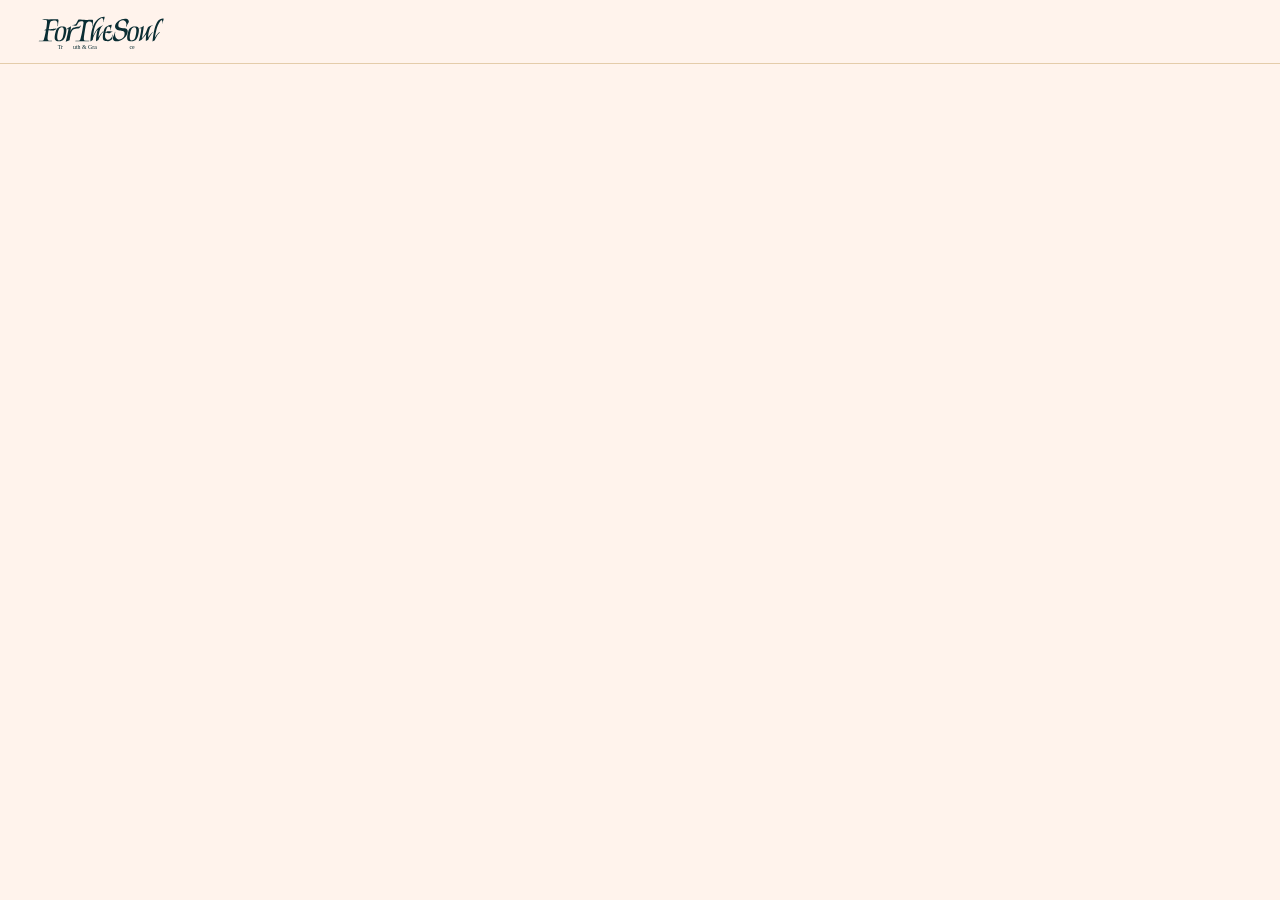
==== src/index.html @ d9248bcd "Add full homepage mockup, design system, and assets - mockup-a.html: complete single-page homepage (" ====
<!DOCTYPE html>
<html lang="en">
<head>
    <meta charset="UTF-8">
    <meta name="viewport" content="width=device-width, initial-scale=1.0">
    <title>For The Soul</title>
    <link rel="preconnect" href="https://fonts.googleapis.com">
    <link rel="preconnect" href="https://fonts.gstatic.com" crossorigin>
    <link href="https://fonts.googleapis.com/css2?family=Gloock&family=Jost:wght@400;500&display=swap" rel="stylesheet">
    <style>
        /* === DESIGN TOKENS === */
        :root {
            --color-jet-black:     #0a2d33;
            --color-sky-blue:      #86c5d6;
            --color-sky-blue-dark: #77a5af;
            --color-pale-oak:      #e4ccaa;
            --color-seashell:      #fff3ec;
            --color-pure-white:    #ffffff;
            --color-status-green:  #4b5b34;
            --color-amber:         #d38c24;

            --color-jet-black-80:  rgba(10, 45, 51, 0.8);
            --color-pale-oak-80:   rgba(228, 204, 170, 0.8);
            --color-seashell-80:   rgba(255, 243, 236, 0.8);

            --color-bg:            var(--color-jet-black);
            --color-bg-inverse:    var(--color-seashell);
            --color-bg-alt:        var(--color-jet-black-80);

            --color-text:          var(--color-seashell);
            --color-text-inverse:  var(--color-jet-black);
            --color-text-muted:    var(--color-seashell-80);

            --color-accent:        var(--color-sky-blue);
            --color-accent-hover:  var(--color-sky-blue-dark);
            --color-highlight:     var(--color-amber);
            --color-border:        rgba(255, 243, 236, 0.2);
            --color-border-subtle: rgba(255, 243, 236, 0.1);

            --color-status-success: var(--color-status-green);
            --color-bg-hover:       var(--color-jet-black-80);

            --font-heading: "Gloock", serif;
            --font-body:    "Jost", sans-serif;

            --radius-sm: 4px;
            --radius-md: 8px;
            --radius-lg: 12px;

            --shadow-sm: 0 2px 4px rgba(0, 0, 0, 0.3);
        }

        @media (prefers-color-scheme: light) {
            :root {
                --color-bg:            var(--color-seashell);
                --color-bg-inverse:    var(--color-jet-black);
                --color-bg-alt:        var(--color-pale-oak);

                --color-text:          var(--color-jet-black);
                --color-text-inverse:  var(--color-seashell);
                --color-text-muted:    var(--color-jet-black-80);

                --color-border:        var(--color-pale-oak);
                --color-border-subtle: color-mix(in srgb, var(--color-pale-oak) 50%, transparent);

                --color-bg-hover:      var(--color-pale-oak-80);
            }
        }

        /* === BASE RESET === */
        *, *::before, *::after { box-sizing: border-box; margin: 0; padding: 0; }

        body {
            background-color: var(--color-bg);
            color: var(--color-text);
            font-family: var(--font-body);
            font-size: 1.125rem;
            line-height: 1.6;
        }

        /* === HEADER === */
        .site-header {
            position: fixed;
            top: 0; left: 0; right: 0;
            display: flex;
            align-items: center;
            justify-content: space-between;
            padding: 0 2rem;
            height: 64px;
            background: var(--color-bg);
            border-bottom: 1px solid var(--color-border);
            z-index: 100;
        }

        .site-header .logo img {
            height: 44px;
            width: auto;
            display: block;
        }
    </style>
</head>
<body>

    <header class="site-header">
        <a href="/" class="logo">
            <picture>
                <source srcset="assets/Logo%20-%20Jet%20Black%20Text%20Transparent.svg" media="(prefers-color-scheme: light)">
                <img src="assets/Logo%20-%20White%20Text%20Transparent.svg" alt="For The Soul">
            </picture>
        </a>
    </header>

</body>
</html>
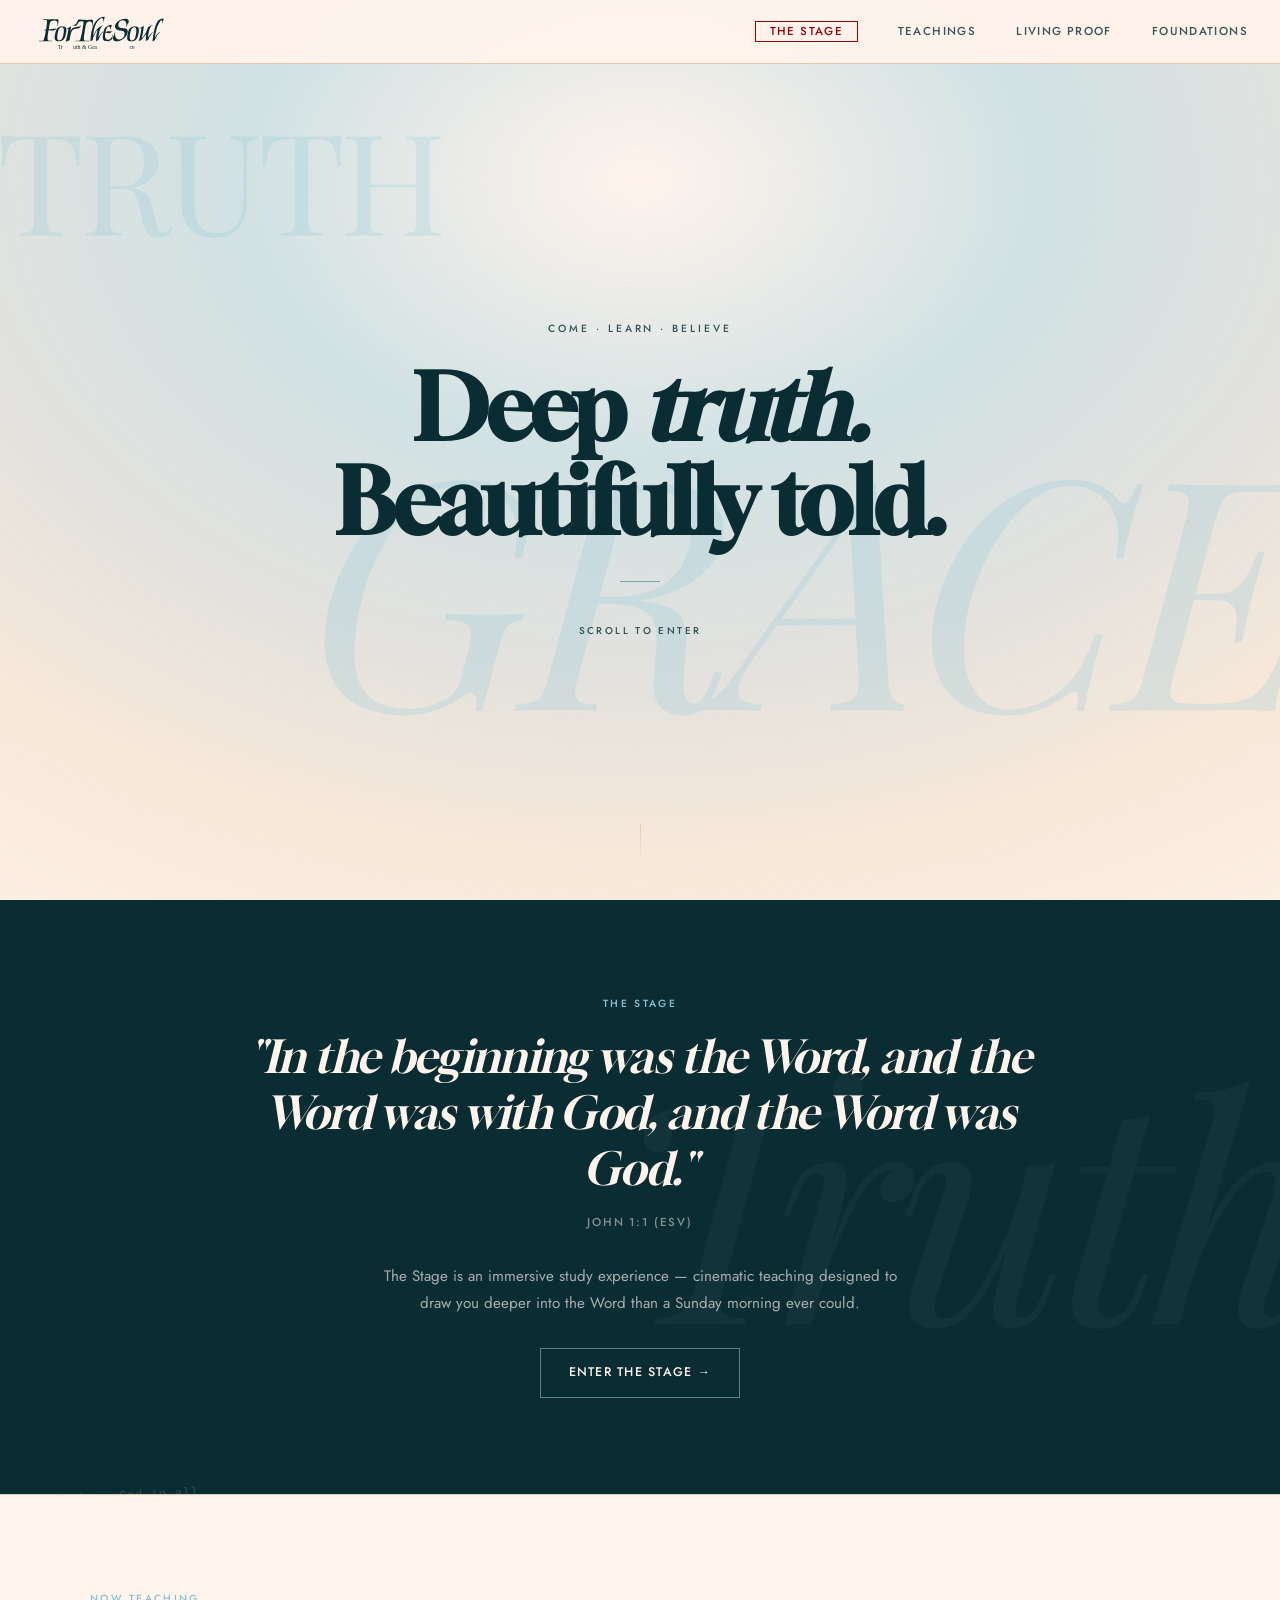
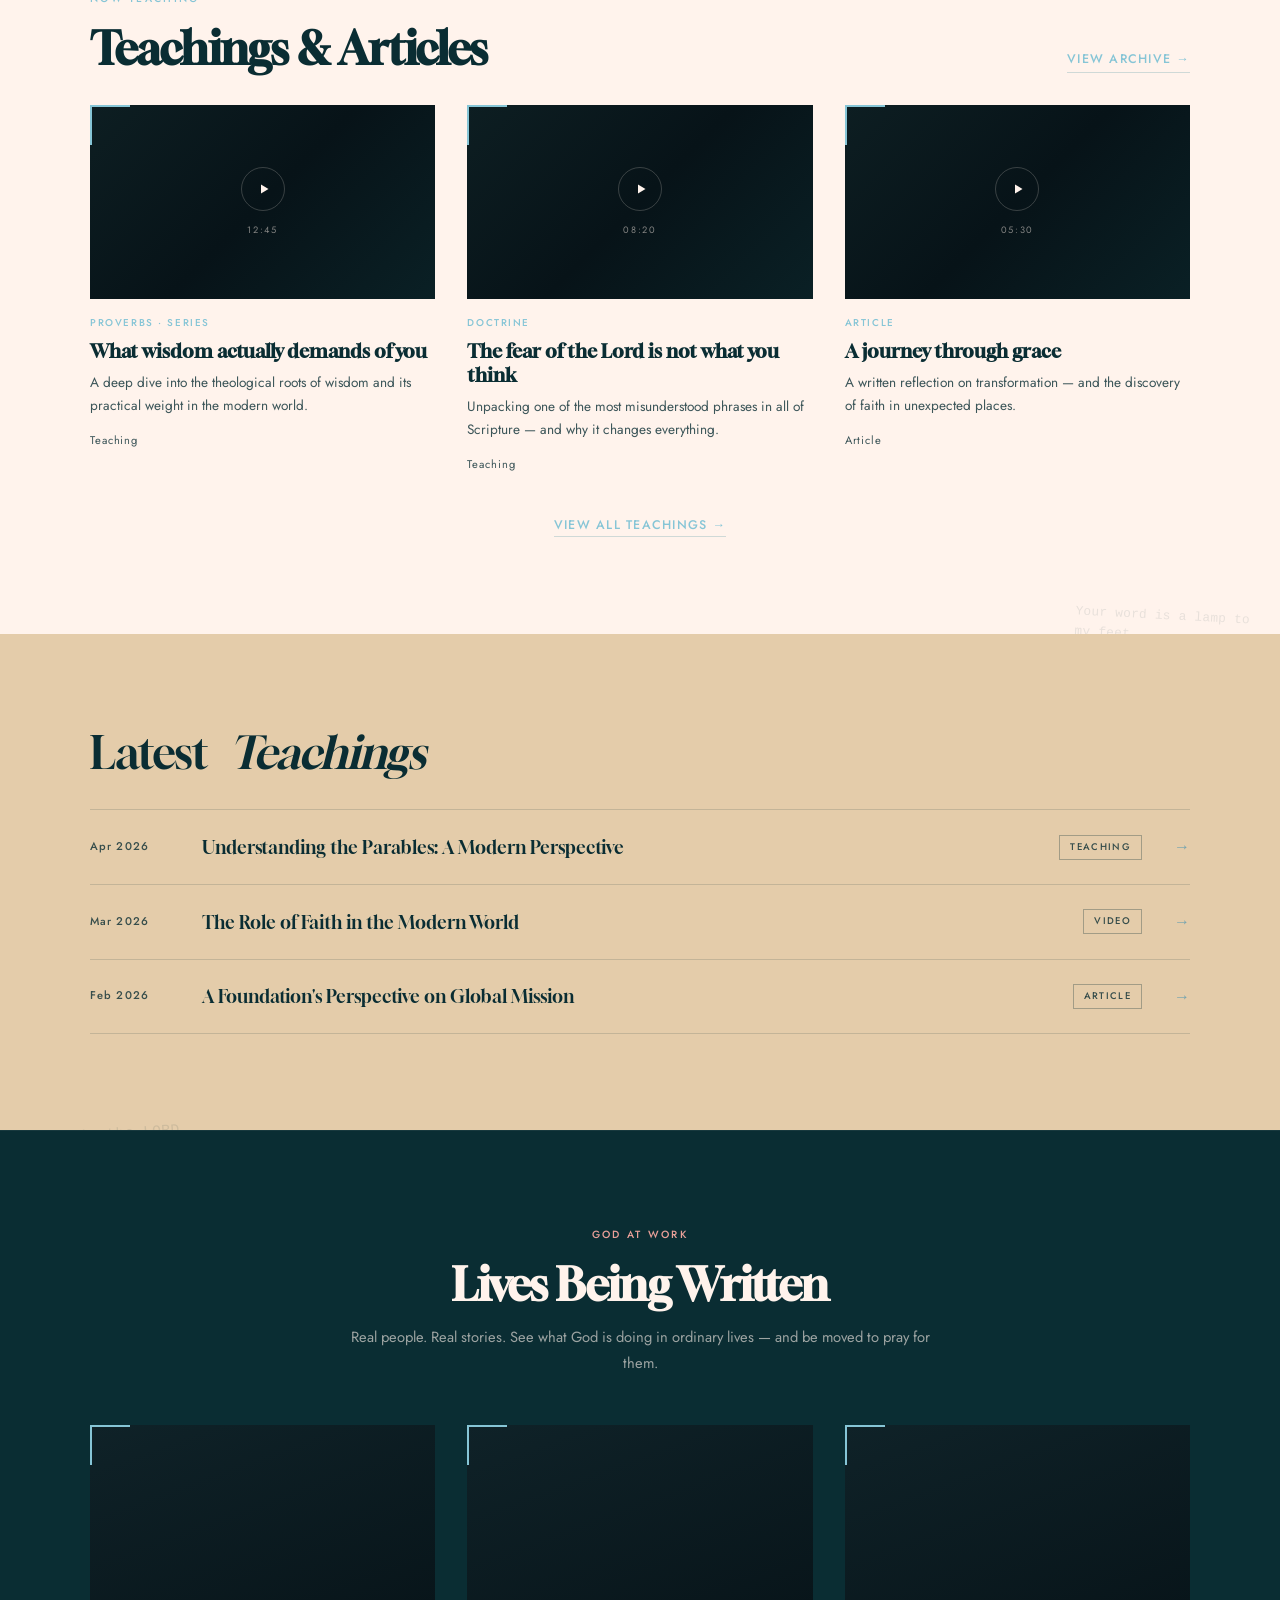
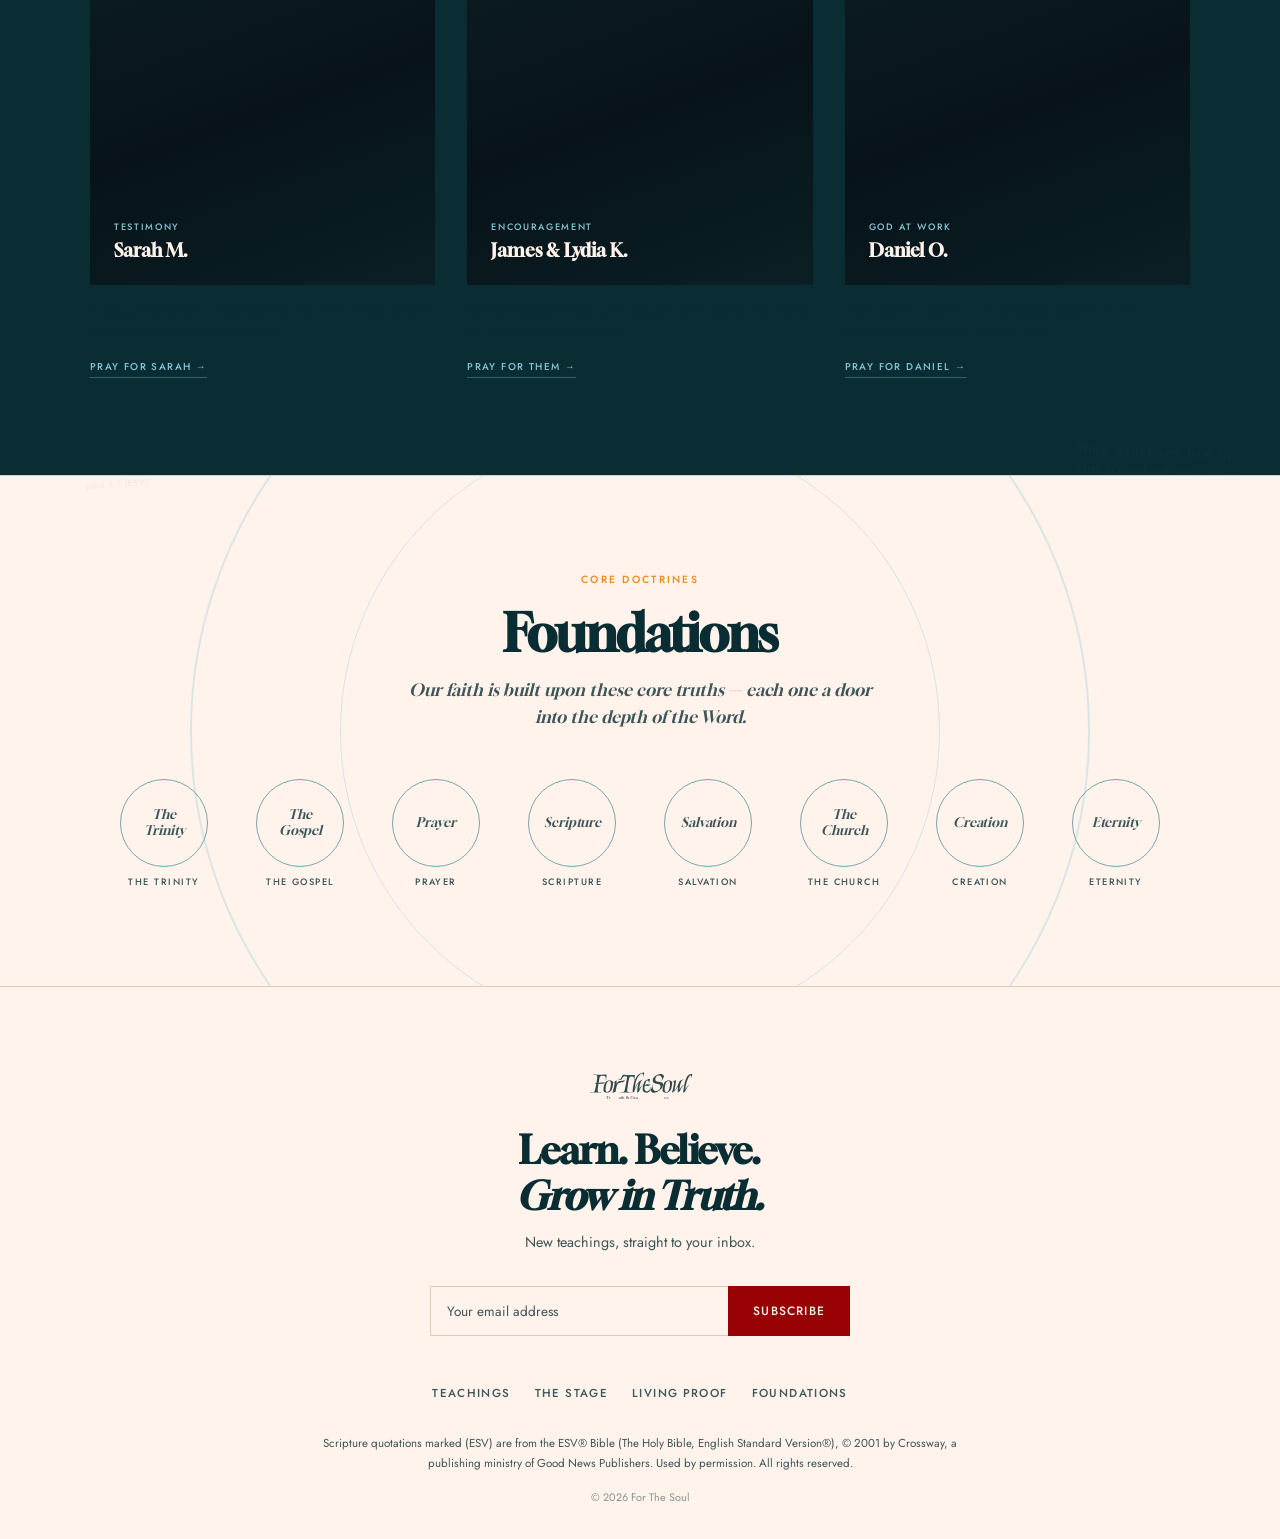
==== commit 23925b51: "Build full homepage — all sections, mobile-ready, favicon, robots.txt Complete src/index.html with a" ====
--- a/src/index.html
+++ b/src/index.html
@@ -4,9 +4,10 @@
     <meta charset="UTF-8">
     <meta name="viewport" content="width=device-width, initial-scale=1.0">
     <title>For The Soul</title>
+    <link rel="icon" type="image/svg+xml" href="favicon.svg">
     <link rel="preconnect" href="https://fonts.googleapis.com">
     <link rel="preconnect" href="https://fonts.gstatic.com" crossorigin>
-    <link href="https://fonts.googleapis.com/css2?family=Gloock&family=Jost:wght@400;500&display=swap" rel="stylesheet">
+    <link href="https://fonts.googleapis.com/css2?family=Gloock:ital@0;1&family=Jost:wght@400;500&family=Playfair+Display:ital,wght@1,400&display=swap" rel="stylesheet">
     <style>
         /* === DESIGN TOKENS === */
         :root {
@@ -16,7 +17,10 @@
             --color-pale-oak:      #e4ccaa;
             --color-seashell:      #fff3ec;
             --color-pure-white:    #ffffff;
-            --color-status-green:  #4b5b34;
+            --color-olive-leaf:    #4b5b34;
+            --color-powder-blush:  #eaa099;
+            --color-oxblood:       #980204;
+            --color-amber-earth:   #ea8914;
             --color-amber:         #d38c24;
 
             --color-jet-black-80:  rgba(10, 45, 51, 0.8);
@@ -37,17 +41,34 @@
             --color-border:        rgba(255, 243, 236, 0.2);
             --color-border-subtle: rgba(255, 243, 236, 0.1);
 
-            --color-status-success: var(--color-status-green);
-            --color-bg-hover:       var(--color-jet-black-80);
-
-            --font-heading: "Gloock", serif;
-            --font-body:    "Jost", sans-serif;
+            --color-bg-hover:      var(--color-jet-black-80);
+
+            --font-heading:  "Gloock", serif;
+            --font-playfair: "Playfair Display", serif;
+            --font-body:     "Jost", sans-serif;
 
             --radius-sm: 4px;
             --radius-md: 8px;
             --radius-lg: 12px;
 
             --shadow-sm: 0 2px 4px rgba(0, 0, 0, 0.3);
+
+            /* === SPACING SCALE === */
+            --space-1:  4px;
+            --space-2:  8px;
+            --space-3:  12px;
+            --space-4:  16px;
+            --space-6:  24px;
+            --space-8:  32px;
+            --space-12: 48px;
+            --space-16: 64px;
+            --space-20: 80px;
+            --space-24: 96px;
+            --space-32: 128px;
+
+            --max-w:           1100px;
+            --transition-fast:   150ms ease;
+            --transition-normal: 300ms ease;
         }
 
         @media (prefers-color-scheme: light) {
@@ -69,6 +90,8 @@
 
         /* === BASE RESET === */
         *, *::before, *::after { box-sizing: border-box; margin: 0; padding: 0; }
+
+        html { scroll-behavior: smooth; }
 
         body {
             background-color: var(--color-bg);
@@ -76,6 +99,128 @@
             font-family: var(--font-body);
             font-size: 1.125rem;
             line-height: 1.6;
+            overflow-x: hidden;
+        }
+
+        a { text-decoration: none; color: inherit; }
+
+        /* === SHARED UTILITIES === */
+        .section-inner {
+            max-width: var(--max-w);
+            margin: 0 auto;
+            position: relative;
+            z-index: 1;
+        }
+
+        .section-label {
+            display: block;
+            font-size: 0.65rem;
+            font-weight: 500;
+            letter-spacing: 0.22em;
+            text-transform: uppercase;
+            color: var(--color-accent);
+            margin-bottom: var(--space-4);
+        }
+
+        .link-cta {
+            font-size: 0.78rem;
+            font-weight: 500;
+            letter-spacing: 0.1em;
+            text-transform: uppercase;
+            color: var(--color-accent);
+            border-bottom: 1px solid rgba(119, 165, 175, 0.35);
+            padding-bottom: 2px;
+            transition: border-color var(--transition-fast);
+        }
+        .link-cta:hover { border-color: var(--color-accent); }
+
+        .btn {
+            display: inline-flex;
+            align-items: center;
+            gap: var(--space-2);
+            font-family: var(--font-body);
+            font-size: 0.78rem;
+            font-weight: 500;
+            letter-spacing: 0.1em;
+            text-transform: uppercase;
+            padding: 0.875rem 1.75rem;
+            border: none;
+            cursor: pointer;
+            transition: background var(--transition-fast), color var(--transition-fast), border-color var(--transition-fast);
+            min-height: 44px;
+        }
+
+        .btn-outline-dark {
+            background: transparent;
+            color: var(--color-seashell);
+            border: 1px solid rgba(255, 243, 236, 0.4);
+        }
+        .btn-outline-dark:hover {
+            background: rgba(255, 243, 236, 0.1);
+            border-color: var(--color-seashell);
+        }
+
+        /* Scroll-reveal */
+        .animate-on-scroll {
+            opacity: 0;
+            transform: translateY(20px);
+            transition: opacity 0.65s ease, transform 0.65s ease;
+        }
+        .animate-on-scroll.in-view {
+            opacity: 1;
+            transform: none;
+        }
+
+        /* === SCRIPTURE WATERMARKS === */
+        .scripture-layer {
+            position: absolute;
+            inset: 0;
+            pointer-events: none;
+            user-select: none;
+            z-index: 0;
+            overflow: hidden;
+        }
+
+        .vref {
+            position: absolute;
+            font-family: "Courier New", Courier, monospace;
+            color: var(--color-jet-black);
+            opacity: 0.09;
+            line-height: 1.55;
+            letter-spacing: 0.02em;
+            transform: rotate(var(--r, -3deg));
+            max-width: 180px;
+        }
+        .vref small {
+            display: block;
+            font-family: var(--font-body);
+            font-size: 0.6em;
+            letter-spacing: 0.06em;
+            margin-top: 0.5em;
+            opacity: 0.7;
+        }
+        .vref.sm { font-size: clamp(0.6rem, 0.85vw, 0.75rem); }
+        .vref.md { font-size: clamp(0.7rem, 1vw, 0.85rem); }
+        .vref.lg { font-size: clamp(0.8rem, 1.15vw, 0.95rem); }
+
+        .vref-boundary {
+            -webkit-background-clip: text;
+            -webkit-text-fill-color: transparent;
+            background-clip: text;
+            opacity: 1;
+            color: transparent;
+        }
+        .vref-boundary.to-light {
+            background-image: linear-gradient(to bottom,
+                rgba(255, 243, 236, 0.15) 50%,
+                rgba(10, 45, 51, 0.10) 50%
+            );
+        }
+        .vref-boundary.oak-to-dark {
+            background-image: linear-gradient(to bottom,
+                rgba(10, 45, 51, 0.10) 50%,
+                rgba(255, 243, 236, 0.15) 50%
+            );
         }
 
         /* === HEADER === */
@@ -85,10 +230,11 @@
             display: flex;
             align-items: center;
             justify-content: space-between;
-            padding: 0 2rem;
-            height: 64px;
-            background: var(--color-bg);
-            border-bottom: 1px solid var(--color-border);
+            padding: 0 var(--space-8);
+            height: var(--space-16);
+            background: rgba(255, 243, 236, 0.97);
+            backdrop-filter: blur(8px);
+            border-bottom: 1px solid var(--color-pale-oak);
             z-index: 100;
         }
 
@@ -97,18 +243,1218 @@
             width: auto;
             display: block;
         }
+
+        .site-header nav {
+            display: flex;
+            align-items: center;
+            gap: 2.5rem;
+            font-size: 0.72rem;
+            font-weight: 500;
+            letter-spacing: 0.12em;
+            text-transform: uppercase;
+            color: var(--color-jet-black-80);
+        }
+
+        .site-header nav a:hover { color: var(--color-jet-black); }
+
+        .site-header nav .nav-stage {
+            color: var(--color-oxblood);
+            border: 1px solid var(--color-oxblood);
+            padding: 0.22rem 0.85rem;
+            letter-spacing: 0.12em;
+            line-height: 1;
+            transition: background var(--transition-fast), color var(--transition-fast);
+        }
+
+        .site-header nav .nav-stage:hover {
+            background: var(--color-oxblood);
+            color: var(--color-seashell);
+        }
+
+        /* Hamburger button */
+        .nav-toggle {
+            display: none;
+            flex-direction: column;
+            justify-content: center;
+            align-items: center;
+            gap: 5px;
+            width: 44px;
+            height: 44px;
+            background: none;
+            border: none;
+            cursor: pointer;
+            padding: 0;
+        }
+
+        .nav-toggle span {
+            display: block;
+            width: 22px;
+            height: 1.5px;
+            background: var(--color-jet-black);
+            transition: transform var(--transition-fast), opacity var(--transition-fast);
+        }
+
+        .nav-toggle[aria-expanded="true"] span:nth-child(1) { transform: translateY(6.5px) rotate(45deg); }
+        .nav-toggle[aria-expanded="true"] span:nth-child(2) { opacity: 0; }
+        .nav-toggle[aria-expanded="true"] span:nth-child(3) { transform: translateY(-6.5px) rotate(-45deg); }
+
+        @media (max-width: 767px) {
+            .site-header { padding: 0 var(--space-4); }
+            .nav-toggle { display: flex; }
+
+            .site-header nav {
+                display: none;
+                position: fixed;
+                top: var(--space-16);
+                left: 0; right: 0;
+                flex-direction: column;
+                align-items: flex-start;
+                gap: 0;
+                background: rgba(255, 243, 236, 0.97);
+                backdrop-filter: blur(8px);
+                border-bottom: 1px solid var(--color-pale-oak);
+                padding: var(--space-2) var(--space-6);
+            }
+
+            .site-header nav.open { display: flex; }
+
+            .site-header nav a {
+                display: flex;
+                align-items: center;
+                width: 100%;
+                padding: var(--space-3) 0;
+                min-height: 44px;
+                border-bottom: 1px solid rgba(228, 204, 170, 0.4);
+            }
+
+            .site-header nav a:last-child { border-bottom: none; }
+
+            .site-header nav .nav-stage {
+                border: none;
+                padding: var(--space-3) 0;
+            }
+        }
+
+        /* === HERO === */
+        .hero {
+            position: relative;
+            min-height: 100vh;
+            display: flex;
+            flex-direction: column;
+            align-items: center;
+            justify-content: center;
+            background: var(--color-seashell);
+            overflow: hidden;
+            padding-top: var(--space-16);
+        }
+
+        .hero-gradient {
+            position: absolute;
+            inset: 0;
+            pointer-events: none;
+            z-index: 0;
+            will-change: transform, opacity;
+            animation: hero-gradient-enter 2s cubic-bezier(0.25, 0.1, 0.25, 1) forwards;
+        }
+
+        .hero-bg-truth {
+            position: absolute;
+            font-family: var(--font-playfair);
+            font-size: clamp(8rem, 11vw, 14rem);
+            line-height: 1;
+            letter-spacing: -0.03em;
+            color: var(--color-sky-blue);
+            opacity: 0.22;
+            user-select: none;
+            pointer-events: none;
+            top: 12%;
+            left: -0.02em;
+            z-index: 0;
+        }
+
+        .hero-bg-grace {
+            position: absolute;
+            font-family: var(--font-playfair);
+            font-style: italic;
+            font-size: clamp(14rem, 25vw, 30rem);
+            line-height: 1;
+            letter-spacing: -0.03em;
+            color: var(--color-sky-blue);
+            opacity: 0.22;
+            user-select: none;
+            pointer-events: none;
+            bottom: 18%;
+            right: -0.08em;
+            z-index: 0;
+        }
+
+        .hero-content {
+            position: relative;
+            z-index: 1;
+            text-align: center;
+            padding: var(--space-8);
+        }
+
+        .hero-eyebrow {
+            font-size: 0.65rem;
+            font-weight: 500;
+            letter-spacing: 0.28em;
+            text-transform: uppercase;
+            color: var(--color-jet-black-80);
+            opacity: 0;
+            animation: fade-in 0.8s ease forwards 0.5s;
+            margin-bottom: var(--space-6);
+        }
+
+        .hero-headline {
+            font-family: var(--font-heading);
+            font-size: clamp(3rem, 7vw, 7.5rem);
+            line-height: 1.05;
+            letter-spacing: -0.025em;
+            color: var(--color-jet-black);
+            opacity: 0;
+            animation: fade-up 1s ease forwards 0.7s;
+        }
+
+        .hero-headline em { font-style: italic; }
+
+        .hero-rule {
+            width: 40px;
+            height: 1px;
+            background: var(--color-sky-blue-dark);
+            margin: var(--space-8) auto;
+            opacity: 0;
+            animation: fade-in 0.8s ease forwards 1.2s;
+        }
+
+        .hero-scroll-label {
+            font-size: 0.62rem;
+            font-weight: 500;
+            letter-spacing: 0.24em;
+            text-transform: uppercase;
+            color: var(--color-jet-black-80);
+            opacity: 0;
+            animation: fade-in 0.8s ease forwards 1.5s;
+        }
+
+        .scroll-arrow {
+            position: absolute;
+            bottom: 2.5rem;
+            left: 50%;
+            transform: translateX(-50%);
+            display: flex;
+            flex-direction: column;
+            align-items: center;
+            opacity: 0;
+            animation: fade-in 1s ease forwards 2s;
+        }
+
+        .arrow-line {
+            width: 1px;
+            height: 36px;
+            background: linear-gradient(to bottom, var(--color-pale-oak), transparent);
+            animation: arrow-pulse 2s ease-in-out infinite 2.5s;
+        }
+
+        @media (max-width: 767px) {
+            .hero-bg-truth { font-size: clamp(5rem, 18vw, 8rem); opacity: 0.15; top: 5%; }
+            .hero-bg-grace { font-size: clamp(8rem, 38vw, 14rem); opacity: 0.15; bottom: 10%; }
+            .hero-content { padding: var(--space-4); }
+        }
+
+        /* === THE STAGE === */
+        .section-invitation {
+            padding: var(--space-24) var(--space-12);
+            background: var(--color-jet-black);
+            color: var(--color-seashell);
+            position: relative;
+            text-align: center;
+            overflow: hidden;
+        }
+
+        .invitation-bg-word {
+            position: absolute;
+            font-family: var(--font-playfair);
+            font-style: italic;
+            font-size: clamp(18vw, 24vw, 32vw);
+            line-height: 1;
+            color: var(--color-seashell);
+            opacity: 0.03;
+            user-select: none;
+            pointer-events: none;
+            right: -0.1em;
+            top: 50%;
+            transform: translateY(-50%);
+            letter-spacing: -0.03em;
+            z-index: 0;
+        }
+
+        .section-invitation .section-label { color: var(--color-sky-blue); }
+
+        .invitation-quote {
+            font-family: var(--font-heading);
+            font-style: italic;
+            font-size: clamp(1.75rem, 3.5vw, 3.25rem);
+            line-height: 1.25;
+            letter-spacing: -0.015em;
+            max-width: 820px;
+            margin: 0 auto var(--space-4);
+            color: var(--color-seashell);
+        }
+
+        .invitation-attribution {
+            font-size: 0.72rem;
+            font-weight: 500;
+            letter-spacing: 0.16em;
+            text-transform: uppercase;
+            color: rgba(255, 243, 236, 0.5);
+            margin-bottom: var(--space-8);
+        }
+
+        .invitation-body {
+            font-size: 0.95rem;
+            color: rgba(255, 243, 236, 0.65);
+            max-width: 520px;
+            margin: 0 auto var(--space-8);
+            line-height: 1.75;
+        }
+
+        @media (max-width: 767px) {
+            .section-invitation { padding: var(--space-16) var(--space-4); }
+            .invitation-quote { font-size: clamp(1.5rem, 5vw, 2rem); }
+        }
+
+        /* === TEACHINGS === */
+        .section-teachings {
+            padding: var(--space-24) var(--space-12);
+            position: relative;
+            border-top: 1px solid var(--color-border);
+        }
+
+        .teachings-header {
+            display: flex;
+            align-items: flex-end;
+            justify-content: space-between;
+            gap: var(--space-4);
+            margin-bottom: var(--space-8);
+        }
+
+        .teachings-header h2 {
+            font-family: var(--font-heading);
+            font-size: clamp(2rem, 3.5vw, 3rem);
+            line-height: 1.1;
+            letter-spacing: -0.02em;
+        }
+
+        .teachings-grid {
+            display: grid;
+            grid-template-columns: repeat(3, 1fr);
+            gap: var(--space-8);
+        }
+
+        .teaching-card {
+            cursor: pointer;
+            transition: transform var(--transition-normal);
+        }
+        .teaching-card:hover { transform: translateY(-4px); }
+
+        .teaching-thumb {
+            width: 100%;
+            aspect-ratio: 16 / 9;
+            background: linear-gradient(135deg, #0d1e22 0%, #071318 50%, #0a2025 100%);
+            position: relative;
+            overflow: hidden;
+            margin-bottom: var(--space-4);
+        }
+
+        .teaching-thumb::before {
+            content: '';
+            position: absolute;
+            top: 0; left: 0;
+            width: 2px; height: 40px;
+            background: var(--color-accent);
+        }
+        .teaching-thumb::after {
+            content: '';
+            position: absolute;
+            top: 0; left: 0;
+            width: 40px; height: 2px;
+            background: var(--color-accent);
+        }
+
+        .play-hint {
+            position: absolute;
+            inset: 0;
+            display: flex;
+            flex-direction: column;
+            align-items: center;
+            justify-content: center;
+            gap: var(--space-3);
+        }
+
+        .play-circle {
+            width: 44px;
+            height: 44px;
+            border: 1px solid rgba(255, 243, 236, 0.2);
+            border-radius: 50%;
+            display: flex;
+            align-items: center;
+            justify-content: center;
+        }
+        .play-circle svg {
+            width: 12px;
+            height: 12px;
+            fill: var(--color-seashell);
+            margin-left: 2px;
+        }
+
+        .play-label {
+            font-size: 0.58rem;
+            letter-spacing: 0.18em;
+            text-transform: uppercase;
+            color: rgba(255, 243, 236, 0.5);
+        }
+
+        .teaching-tag {
+            font-size: 0.62rem;
+            font-weight: 500;
+            letter-spacing: 0.16em;
+            text-transform: uppercase;
+            color: var(--color-accent);
+            margin-bottom: var(--space-2);
+        }
+
+        .teaching-title {
+            font-family: var(--font-heading);
+            font-size: 1.2rem;
+            line-height: 1.25;
+            margin-bottom: var(--space-2);
+        }
+
+        .teaching-desc {
+            font-size: 0.85rem;
+            color: var(--color-text-muted);
+            line-height: 1.65;
+            margin-bottom: var(--space-2);
+        }
+
+        .teaching-meta {
+            font-size: 0.7rem;
+            color: var(--color-text-muted);
+            letter-spacing: 0.08em;
+        }
+
+        .teachings-footer {
+            margin-top: var(--space-8);
+            text-align: center;
+        }
+
+        @media (max-width: 860px) {
+            .teachings-grid { grid-template-columns: repeat(2, 1fr); }
+            .teachings-header { flex-direction: column; align-items: flex-start; }
+        }
+        @media (max-width: 560px) {
+            .teachings-grid { grid-template-columns: 1fr; }
+            .section-teachings { padding: var(--space-16) var(--space-4); }
+        }
+
+        /* === LATEST === */
+        .section-latest {
+            padding: var(--space-24) var(--space-12);
+            background: var(--color-pale-oak);
+            color: var(--color-jet-black);
+            position: relative;
+        }
+
+        .latest-heading {
+            display: flex;
+            align-items: baseline;
+            gap: var(--space-2);
+            margin-bottom: var(--space-8);
+        }
+
+        .latest-heading span,
+        .latest-heading em {
+            font-family: var(--font-heading);
+            font-size: clamp(2rem, 3.5vw, 3rem);
+            line-height: 1;
+            letter-spacing: -0.02em;
+            color: var(--color-jet-black);
+        }
+        .latest-heading em { font-style: italic; }
+
+        .latest-list { border-top: 1px solid rgba(10, 45, 51, 0.15); }
+
+        .latest-row {
+            display: flex;
+            align-items: center;
+            gap: var(--space-8);
+            padding: var(--space-6) 0;
+            border-bottom: 1px solid rgba(10, 45, 51, 0.15);
+            cursor: pointer;
+            transition: padding-left var(--transition-normal);
+        }
+        .latest-row:hover { padding-left: var(--space-2); }
+
+        .latest-date {
+            font-size: 0.7rem;
+            font-weight: 500;
+            letter-spacing: 0.1em;
+            color: var(--color-jet-black-80);
+            white-space: nowrap;
+            min-width: 80px;
+        }
+
+        .latest-title {
+            font-family: var(--font-heading);
+            font-size: 1.15rem;
+            line-height: 1.2;
+            color: var(--color-jet-black);
+            flex: 1;
+        }
+
+        .latest-badge {
+            font-size: 0.6rem;
+            font-weight: 500;
+            letter-spacing: 0.14em;
+            text-transform: uppercase;
+            color: var(--color-jet-black-80);
+            border: 1px solid rgba(10, 45, 51, 0.3);
+            padding: 0.25rem 0.625rem;
+            white-space: nowrap;
+        }
+
+        .latest-arrow {
+            font-size: 1rem;
+            color: var(--color-sky-blue-dark);
+            transition: transform var(--transition-fast);
+        }
+        .latest-row:hover .latest-arrow { transform: translateX(4px); }
+
+        @media (max-width: 767px) {
+            .section-latest { padding: var(--space-16) var(--space-4); }
+            .latest-row { gap: var(--space-4); flex-wrap: wrap; }
+            .latest-date { min-width: auto; }
+            .latest-title { width: 100%; order: -1; }
+        }
+
+        /* === LIVING PROOF === */
+        .section-testimonies {
+            padding: var(--space-24) var(--space-12);
+            background: var(--color-jet-black);
+            color: var(--color-seashell);
+            position: relative;
+            border-top: 1px solid rgba(255, 243, 236, 0.06);
+        }
+
+        .section-testimonies .section-label { color: var(--color-powder-blush); }
+        .section-testimonies .vref { color: var(--color-seashell); opacity: 0.13; }
+
+        .testimonies-header {
+            max-width: 580px;
+            margin: 0 auto var(--space-12);
+            text-align: center;
+        }
+
+        .testimonies-header h2 {
+            font-family: var(--font-heading);
+            font-size: clamp(2rem, 3.5vw, 3rem);
+            line-height: 1.1;
+            letter-spacing: -0.02em;
+            color: var(--color-seashell);
+            margin-bottom: var(--space-4);
+        }
+
+        .testimonies-header p {
+            font-size: 0.92rem;
+            color: rgba(255, 243, 236, 0.6);
+            line-height: 1.75;
+        }
+
+        .testimonies-grid {
+            display: grid;
+            grid-template-columns: repeat(3, 1fr);
+            gap: var(--space-8);
+        }
+
+        .testimony-card {
+            cursor: pointer;
+            transition: transform 0.25s ease;
+        }
+        .testimony-card:hover { transform: translateY(-6px); }
+
+        .testimony-thumb {
+            width: 100%;
+            aspect-ratio: 3 / 4;
+            background: linear-gradient(160deg, #0f2228 0%, #071318 60%, #0a1f25 100%);
+            position: relative;
+            overflow: hidden;
+            margin-bottom: var(--space-4);
+        }
+
+        .testimony-thumb::before {
+            content: '';
+            position: absolute;
+            top: 0; left: 0;
+            width: 2px; height: 40px;
+            background: var(--color-sky-blue);
+        }
+        .testimony-thumb::after {
+            content: '';
+            position: absolute;
+            top: 0; left: 0;
+            width: 40px; height: 2px;
+            background: var(--color-sky-blue);
+        }
+
+        .testimony-inner {
+            position: absolute;
+            bottom: 1.5rem;
+            left: 1.5rem;
+            right: 1.5rem;
+        }
+
+        .testimony-tag {
+            font-size: 0.58rem;
+            font-weight: 500;
+            letter-spacing: 0.18em;
+            text-transform: uppercase;
+            color: var(--color-sky-blue);
+            margin-bottom: var(--space-1);
+        }
+
+        .testimony-name {
+            font-family: var(--font-heading);
+            font-size: 1.15rem;
+            line-height: 1.2;
+            color: var(--color-seashell);
+        }
+
+        .testimony-meta {
+            font-size: 0.78rem;
+            color: var(--color-text-muted);
+            line-height: 1.65;
+            margin-bottom: var(--space-2);
+        }
+
+        .testimony-pray {
+            font-size: 0.62rem;
+            font-weight: 500;
+            letter-spacing: 0.14em;
+            text-transform: uppercase;
+            color: var(--color-sky-blue);
+            border-bottom: 1px solid rgba(134, 197, 214, 0.35);
+            padding-bottom: 2px;
+            display: inline-block;
+            transition: border-color var(--transition-fast);
+        }
+        .testimony-card:hover .testimony-pray { border-color: var(--color-sky-blue); }
+
+        @media (max-width: 760px) {
+            .testimonies-grid { grid-template-columns: 1fr; max-width: 360px; margin: 0 auto; }
+            .section-testimonies { padding: var(--space-16) var(--space-4); }
+        }
+
+        /* === FOUNDATIONS === */
+        .section-foundations {
+            padding: var(--space-24) var(--space-12);
+            position: relative;
+            overflow: hidden;
+            border-top: 1px solid var(--color-border);
+            text-align: center;
+        }
+
+        /* Decorative concentric rings */
+        .section-foundations::before,
+        .section-foundations::after {
+            content: '';
+            position: absolute;
+            border-radius: 50%;
+            pointer-events: none;
+            z-index: 0;
+        }
+        .section-foundations::before {
+            width: 600px; height: 600px;
+            top: 50%; left: 50%;
+            transform: translate(-50%, -50%);
+            border: 1px solid var(--color-sky-blue);
+            opacity: 0.35;
+        }
+        .section-foundations::after {
+            width: 900px; height: 900px;
+            top: 50%; left: 50%;
+            transform: translate(-50%, -50%);
+            border: 2px solid var(--color-sky-blue);
+            opacity: 0.30;
+        }
+
+        .section-foundations .section-label { color: var(--color-amber-earth); }
+
+        .foundations-header {
+            margin-bottom: var(--space-12);
+        }
+
+        .foundations-header h2 {
+            font-family: var(--font-heading);
+            font-size: clamp(2.25rem, 4vw, 3.5rem);
+            line-height: 1.1;
+            letter-spacing: -0.02em;
+            margin-bottom: var(--space-4);
+        }
+
+        .foundations-quote {
+            font-family: var(--font-heading);
+            font-style: italic;
+            font-size: 1.05rem;
+            color: var(--color-text-muted);
+            max-width: 480px;
+            margin: 0 auto;
+            line-height: 1.6;
+        }
+
+        /* Single unwrapped row on desktop */
+        .topics-grid {
+            display: flex;
+            flex-wrap: nowrap;
+            justify-content: center;
+            gap: var(--space-12);
+            position: relative;
+            z-index: 1;
+        }
+
+        .topic-item {
+            display: flex;
+            flex-direction: column;
+            align-items: center;
+            gap: var(--space-2);
+            cursor: pointer;
+        }
+
+        .topic-circle {
+            width: 88px;
+            height: 88px;
+            border-radius: 50%;
+            border: 1px solid var(--color-sky-blue-dark);
+            background: transparent;
+            display: flex;
+            align-items: center;
+            justify-content: center;
+            transition: border-color var(--transition-normal), background var(--transition-normal), transform var(--transition-normal);
+        }
+
+        .topic-item:hover .topic-circle {
+            border-color: var(--color-sky-blue);
+            background: rgba(134, 197, 214, 0.08);
+            transform: translateY(-4px);
+        }
+
+        .topic-circle span {
+            font-family: var(--font-heading);
+            font-style: italic;
+            font-size: 0.82rem;
+            color: var(--color-text-muted);
+            text-align: center;
+            line-height: 1.2;
+            padding: 0 var(--space-2);
+            transition: color var(--transition-normal);
+        }
+
+        .topic-item:hover .topic-circle span { color: var(--color-text); }
+
+        .topic-label {
+            font-size: 0.58rem;
+            font-weight: 500;
+            letter-spacing: 0.16em;
+            text-transform: uppercase;
+            color: var(--color-text-muted);
+            transition: color var(--transition-normal);
+        }
+
+        .topic-item:hover .topic-label { color: var(--color-text); }
+
+        /* Mobile: 4-column grid, smaller circles */
+        @media (max-width: 767px) {
+            .section-foundations { padding: var(--space-16) var(--space-4); }
+            .topics-grid {
+                display: grid;
+                grid-template-columns: repeat(4, 1fr);
+                gap: var(--space-4) var(--space-2);
+                flex-wrap: unset;
+            }
+            .topic-circle { width: 72px; height: 72px; }
+            .topic-circle span { font-size: 0.7rem; }
+        }
+
+        @media (max-width: 380px) {
+            .topics-grid { grid-template-columns: repeat(4, 1fr); gap: var(--space-2); }
+            .topic-circle { width: 64px; height: 64px; }
+        }
+
+        /* === FOOTER === */
+        .site-footer {
+            padding: var(--space-20) var(--space-8) var(--space-8);
+            border-top: 1px solid var(--color-border);
+            text-align: center;
+        }
+
+        .footer-logo {
+            margin: 0 auto var(--space-6);
+            display: block;
+        }
+        .footer-logo img {
+            height: 36px;
+            width: auto;
+            margin: 0 auto;
+            display: block;
+            opacity: 0.85;
+        }
+
+        .footer-headline {
+            font-family: var(--font-heading);
+            font-size: clamp(1.5rem, 3vw, 2.5rem);
+            line-height: 1.2;
+            letter-spacing: -0.02em;
+            margin-bottom: var(--space-3);
+        }
+        .footer-headline em { font-style: italic; }
+
+        .footer-sub {
+            font-size: 0.9rem;
+            color: var(--color-text-muted);
+            margin-bottom: var(--space-8);
+        }
+
+        .subscribe-row {
+            display: flex;
+            justify-content: center;
+            max-width: 420px;
+            margin: 0 auto var(--space-12);
+        }
+
+        .subscribe-input {
+            flex: 1;
+            padding: 0.875rem var(--space-4);
+            font-family: var(--font-body);
+            font-size: 0.85rem;
+            background: transparent;
+            border: 1px solid var(--color-border);
+            border-right: none;
+            color: var(--color-text);
+            outline: none;
+            min-height: 44px;
+        }
+        .subscribe-input::placeholder { color: var(--color-text-muted); }
+        .subscribe-input:focus { border-color: var(--color-accent); }
+
+        .subscribe-btn {
+            padding: 0.875rem 1.5rem;
+            font-family: var(--font-body);
+            font-size: 0.75rem;
+            font-weight: 500;
+            letter-spacing: 0.1em;
+            text-transform: uppercase;
+            background: var(--color-oxblood);
+            color: var(--color-seashell);
+            border: 1px solid var(--color-oxblood);
+            cursor: pointer;
+            min-height: 44px;
+            transition: background var(--transition-fast), border-color var(--transition-fast);
+        }
+        .subscribe-btn:hover { background: #7a0103; border-color: #7a0103; }
+
+        .footer-nav {
+            display: flex;
+            justify-content: center;
+            flex-wrap: wrap;
+            gap: var(--space-2) var(--space-6);
+            font-size: 0.72rem;
+            font-weight: 500;
+            letter-spacing: 0.12em;
+            text-transform: uppercase;
+            color: var(--color-text-muted);
+            margin-bottom: var(--space-8);
+        }
+        .footer-nav a:hover { color: var(--color-text); }
+
+        .footer-esv {
+            font-size: 0.72rem;
+            color: var(--color-text-muted);
+            line-height: 1.7;
+            max-width: 640px;
+            margin: 0 auto var(--space-4);
+        }
+
+        .footer-copy {
+            font-size: 0.68rem;
+            color: var(--color-text-muted);
+            opacity: 0.6;
+        }
+
+        @media (max-width: 767px) {
+            .site-footer { padding: var(--space-16) var(--space-4) var(--space-8); }
+            .subscribe-row { max-width: 100%; }
+        }
+
+        /* === KEYFRAMES === */
+        @keyframes fade-in {
+            from { opacity: 0; }
+            to   { opacity: 1; }
+        }
+
+        @keyframes fade-up {
+            from { opacity: 0; transform: translateY(24px); }
+            to   { opacity: 1; transform: translateY(0); }
+        }
+
+        @keyframes hero-gradient-enter {
+            from { opacity: 0; transform: scale(1.5); }
+            to   { opacity: 1; transform: scale(1); }
+        }
+
+        @keyframes arrow-pulse {
+            0%, 100% { opacity: 0.3; transform: scaleY(1); }
+            50%       { opacity: 0.8; transform: scaleY(1.15); }
+        }
     </style>
 </head>
 <body>
 
-    <header class="site-header">
+    <header class="site-header" id="site-header">
         <a href="/" class="logo">
+            <img src="assets/Logo%20-%20Jet%20Black%20Text%20Transparent.svg" alt="For The Soul">
+        </a>
+        <button class="nav-toggle" id="nav-toggle" aria-expanded="false" aria-label="Open navigation">
+            <span></span>
+            <span></span>
+            <span></span>
+        </button>
+        <nav id="site-nav">
+            <a href="#the-stage" class="nav-stage">The Stage</a>
+            <a href="#teachings">Teachings</a>
+            <a href="#testimonies">Living Proof</a>
+            <a href="#foundations">Foundations</a>
+        </nav>
+    </header>
+
+    <!-- HERO -->
+    <section class="hero">
+        <div class="hero-gradient" id="hero-gradient" aria-hidden="true"></div>
+        <span class="hero-bg-truth" aria-hidden="true">TRUTH</span>
+        <span class="hero-bg-grace" aria-hidden="true">GRACE</span>
+        <div class="hero-content">
+            <p class="hero-eyebrow">Come · Learn · Believe</p>
+            <h1 class="hero-headline">Deep <em>truth.</em><br>Beautifully told.</h1>
+            <div class="hero-rule"></div>
+            <span class="hero-scroll-label">Scroll to Enter</span>
+        </div>
+        <div class="scroll-arrow" aria-hidden="true">
+            <div class="arrow-line"></div>
+        </div>
+    </section>
+
+    <!-- THE STAGE -->
+    <section class="section-invitation" id="the-stage">
+        <span class="invitation-bg-word" aria-hidden="true">Truth</span>
+        <div class="scripture-layer" aria-hidden="true">
+            <span class="vref-boundary to-light vref md" style="bottom:-3rem; left:2%; --r:-3deg;">
+                I thank my God in all my remembrance of you<br>
+                <small>Philippians 1:3 (ESV)</small>
+            </span>
+        </div>
+        <div class="section-inner">
+            <div class="animate-on-scroll">
+                <span class="section-label">The Stage</span>
+                <blockquote class="invitation-quote">
+                    "In the beginning was the Word, and the Word was with God, and the Word was God."
+                </blockquote>
+                <p class="invitation-attribution">John 1:1 (ESV)</p>
+                <p class="invitation-body">The Stage is an immersive study experience — cinematic teaching designed to draw you deeper into the Word than a Sunday morning ever could.</p>
+                <a href="#" class="btn btn-outline-dark">Enter the Stage &rarr;</a>
+            </div>
+        </div>
+    </section>
+
+    <!-- TEACHINGS -->
+    <section class="section-teachings" id="teachings">
+        <div class="scripture-layer" aria-hidden="true">
+            <span class="vref md" style="bottom:-3rem; right:2%; --r:3deg;">
+                Your word is a lamp to my feet<br>
+                and a light to my path<br>
+                <small>Psalm 119:105 (ESV)</small>
+            </span>
+        </div>
+        <div class="section-inner">
+            <div class="teachings-header animate-on-scroll">
+                <div>
+                    <span class="section-label">Now Teaching</span>
+                    <h2>Teachings &amp; Articles</h2>
+                </div>
+                <a href="#" class="link-cta">View Archive &rarr;</a>
+            </div>
+            <div class="teachings-grid animate-on-scroll">
+                <div class="teaching-card">
+                    <div class="teaching-thumb">
+                        <div class="play-hint">
+                            <div class="play-circle">
+                                <svg viewBox="0 0 16 16"><polygon points="4,2 14,8 4,14"/></svg>
+                            </div>
+                            <span class="play-label">12:45</span>
+                        </div>
+                    </div>
+                    <p class="teaching-tag">Proverbs &middot; Series</p>
+                    <h3 class="teaching-title">What wisdom actually demands of you</h3>
+                    <p class="teaching-desc">A deep dive into the theological roots of wisdom and its practical weight in the modern world.</p>
+                    <span class="teaching-meta">Teaching</span>
+                </div>
+                <div class="teaching-card">
+                    <div class="teaching-thumb">
+                        <div class="play-hint">
+                            <div class="play-circle">
+                                <svg viewBox="0 0 16 16"><polygon points="4,2 14,8 4,14"/></svg>
+                            </div>
+                            <span class="play-label">08:20</span>
+                        </div>
+                    </div>
+                    <p class="teaching-tag">Doctrine</p>
+                    <h3 class="teaching-title">The fear of the Lord is not what you think</h3>
+                    <p class="teaching-desc">Unpacking one of the most misunderstood phrases in all of Scripture — and why it changes everything.</p>
+                    <span class="teaching-meta">Teaching</span>
+                </div>
+                <div class="teaching-card">
+                    <div class="teaching-thumb">
+                        <div class="play-hint">
+                            <div class="play-circle">
+                                <svg viewBox="0 0 16 16"><polygon points="4,2 14,8 4,14"/></svg>
+                            </div>
+                            <span class="play-label">05:30</span>
+                        </div>
+                    </div>
+                    <p class="teaching-tag">Article</p>
+                    <h3 class="teaching-title">A journey through grace</h3>
+                    <p class="teaching-desc">A written reflection on transformation — and the discovery of faith in unexpected places.</p>
+                    <span class="teaching-meta">Article</span>
+                </div>
+            </div>
+            <div class="teachings-footer animate-on-scroll">
+                <a href="#" class="link-cta">View all teachings &rarr;</a>
+            </div>
+        </div>
+    </section>
+
+    <!-- LATEST -->
+    <section class="section-latest" id="latest">
+        <div class="scripture-layer" aria-hidden="true">
+            <span class="vref-boundary oak-to-dark vref lg" style="bottom:-3.5rem; left:2%; --r:-4deg;">
+                Trust in the LORD with all your heart<br>
+                <small>Proverbs 3:5 (ESV)</small>
+            </span>
+        </div>
+        <div class="section-inner">
+            <div class="animate-on-scroll">
+                <div class="latest-heading">
+                    <span>Latest</span>&nbsp;<em>Teachings</em>
+                </div>
+                <div class="latest-list">
+                    <div class="latest-row">
+                        <span class="latest-date">Apr 2026</span>
+                        <span class="latest-title">Understanding the Parables: A Modern Perspective</span>
+                        <span class="latest-badge">Teaching</span>
+                        <span class="latest-arrow">&rarr;</span>
+                    </div>
+                    <div class="latest-row">
+                        <span class="latest-date">Mar 2026</span>
+                        <span class="latest-title">The Role of Faith in the Modern World</span>
+                        <span class="latest-badge">Video</span>
+                        <span class="latest-arrow">&rarr;</span>
+                    </div>
+                    <div class="latest-row">
+                        <span class="latest-date">Feb 2026</span>
+                        <span class="latest-title">A Foundation's Perspective on Global Mission</span>
+                        <span class="latest-badge">Article</span>
+                        <span class="latest-arrow">&rarr;</span>
+                    </div>
+                </div>
+            </div>
+        </div>
+    </section>
+
+    <!-- LIVING PROOF -->
+    <section class="section-testimonies" id="testimonies">
+        <div class="scripture-layer" aria-hidden="true">
+            <span class="vref-boundary to-light vref md" style="bottom:-4rem; right:2%; --r:3deg;">
+                They overcame him by the blood of the Lamb<br>
+                and by the word of their testimony<br>
+                <small>Revelation 12:11 (ESV)</small>
+            </span>
+        </div>
+        <div class="section-inner">
+            <div class="testimonies-header animate-on-scroll">
+                <span class="section-label">God at Work</span>
+                <h2>Lives Being Written</h2>
+                <p>Real people. Real stories. See what God is doing in ordinary lives — and be moved to pray for them.</p>
+            </div>
+            <div class="testimonies-grid animate-on-scroll">
+                <div class="testimony-card">
+                    <div class="testimony-thumb">
+                        <div class="testimony-inner">
+                            <p class="testimony-tag">Testimony</p>
+                            <h3 class="testimony-name">Sarah M.</h3>
+                        </div>
+                    </div>
+                    <p class="testimony-meta">A story of restoration — how God met her in the middle of grief and turned mourning into purpose.</p>
+                    <a href="#" class="testimony-pray">Pray for Sarah &rarr;</a>
+                </div>
+                <div class="testimony-card">
+                    <div class="testimony-thumb">
+                        <div class="testimony-inner">
+                            <p class="testimony-tag">Encouragement</p>
+                            <h3 class="testimony-name">James &amp; Lydia K.</h3>
+                        </div>
+                    </div>
+                    <p class="testimony-meta">Married through hardship, this couple's faith became the anchor that held their family together.</p>
+                    <a href="#" class="testimony-pray">Pray for them &rarr;</a>
+                </div>
+                <div class="testimony-card">
+                    <div class="testimony-thumb">
+                        <div class="testimony-inner">
+                            <p class="testimony-tag">God at Work</p>
+                            <h3 class="testimony-name">Daniel O.</h3>
+                        </div>
+                    </div>
+                    <p class="testimony-meta">From skeptic to servant — a conversion story that is still unfolding one obedient step at a time.</p>
+                    <a href="#" class="testimony-pray">Pray for Daniel &rarr;</a>
+                </div>
+            </div>
+        </div>
+    </section>
+
+    <!-- FOUNDATIONS -->
+    <section class="section-foundations" id="foundations">
+        <div class="scripture-layer" aria-hidden="true">
+            <span class="vref lg" style="top:-3rem; left:2%; --r:-4deg;">
+                In the beginning was the Word<br>
+                <small>John 1:1 (ESV)</small>
+            </span>
+        </div>
+        <div class="section-inner">
+            <div class="foundations-header animate-on-scroll">
+                <span class="section-label">Core Doctrines</span>
+                <h2>Foundations</h2>
+                <p class="foundations-quote">Our faith is built upon these core truths — each one a door into the depth of the Word.</p>
+            </div>
+            <div class="topics-grid animate-on-scroll">
+                <div class="topic-item">
+                    <div class="topic-circle"><span>The<br>Trinity</span></div>
+                    <span class="topic-label">The Trinity</span>
+                </div>
+                <div class="topic-item">
+                    <div class="topic-circle"><span>The<br>Gospel</span></div>
+                    <span class="topic-label">The Gospel</span>
+                </div>
+                <div class="topic-item">
+                    <div class="topic-circle"><span>Prayer</span></div>
+                    <span class="topic-label">Prayer</span>
+                </div>
+                <div class="topic-item">
+                    <div class="topic-circle"><span>Scripture</span></div>
+                    <span class="topic-label">Scripture</span>
+                </div>
+                <div class="topic-item">
+                    <div class="topic-circle"><span>Salvation</span></div>
+                    <span class="topic-label">Salvation</span>
+                </div>
+                <div class="topic-item">
+                    <div class="topic-circle"><span>The<br>Church</span></div>
+                    <span class="topic-label">The Church</span>
+                </div>
+                <div class="topic-item">
+                    <div class="topic-circle"><span>Creation</span></div>
+                    <span class="topic-label">Creation</span>
+                </div>
+                <div class="topic-item">
+                    <div class="topic-circle"><span>Eternity</span></div>
+                    <span class="topic-label">Eternity</span>
+                </div>
+            </div>
+        </div>
+    </section>
+
+    <!-- FOOTER -->
+    <footer class="site-footer">
+        <div class="footer-logo">
             <picture>
                 <source srcset="assets/Logo%20-%20Jet%20Black%20Text%20Transparent.svg" media="(prefers-color-scheme: light)">
                 <img src="assets/Logo%20-%20White%20Text%20Transparent.svg" alt="For The Soul">
             </picture>
-        </a>
-    </header>
+        </div>
+        <h2 class="footer-headline">Learn. Believe.<br><em>Grow in Truth.</em></h2>
+        <p class="footer-sub">New teachings, straight to your inbox.</p>
+        <div class="subscribe-row">
+            <input class="subscribe-input" type="email" placeholder="Your email address" aria-label="Email address">
+            <button class="subscribe-btn" type="button">Subscribe</button>
+        </div>
+        <nav class="footer-nav">
+            <a href="#teachings">Teachings</a>
+            <a href="#the-stage">The Stage</a>
+            <a href="#testimonies">Living Proof</a>
+            <a href="#foundations">Foundations</a>
+        </nav>
+        <p class="footer-esv">Scripture quotations marked (ESV) are from the ESV&reg; Bible (The Holy Bible, English Standard Version&reg;), &copy; 2001 by Crossway, a publishing ministry of Good News Publishers. Used by permission. All rights reserved.</p>
+        <p class="footer-copy">&copy; 2026 For The Soul</p>
+    </footer>
+
+    <script>
+        // Hero gradient — slow breathing radial gradient
+        const heroGradient = document.getElementById('hero-gradient');
+        let gWidth = 110, gDir = 1;
+        const G_MIN = 105, G_MAX = 122, G_SPEED = 0.012;
+
+        function breatheGradient() {
+            if (gWidth >= G_MAX) gDir = -1;
+            if (gWidth <= G_MIN) gDir = 1;
+            gWidth += gDir * G_SPEED;
+            heroGradient.style.background = `radial-gradient(
+                ${gWidth}% ${gWidth}% at 50% 20%,
+                #fff3ec 0%,
+                rgba(134, 197, 214, 0.38) 28%,
+                rgba(119, 165, 175, 0.22) 48%,
+                rgba(228, 204, 170, 0.28) 68%,
+                #fff3ec 100%
+            )`;
+            requestAnimationFrame(breatheGradient);
+        }
+        breatheGradient();
+
+        // Hamburger menu toggle
+        const navToggle = document.getElementById('nav-toggle');
+        const siteNav = document.getElementById('site-nav');
+
+        navToggle.addEventListener('click', () => {
+            const expanded = navToggle.getAttribute('aria-expanded') === 'true';
+            navToggle.setAttribute('aria-expanded', String(!expanded));
+            siteNav.classList.toggle('open');
+        });
+
+        // Close mobile nav when a link is tapped
+        siteNav.querySelectorAll('a').forEach(link => {
+            link.addEventListener('click', () => {
+                navToggle.setAttribute('aria-expanded', 'false');
+                siteNav.classList.remove('open');
+            });
+        });
+
+        // Scroll-reveal
+        const revealObserver = new IntersectionObserver((entries) => {
+            entries.forEach(e => {
+                if (e.isIntersecting) {
+                    e.target.classList.add('in-view');
+                    revealObserver.unobserve(e.target);
+                }
+            });
+        }, { threshold: 0.12 });
+
+        document.querySelectorAll('.animate-on-scroll').forEach(el => revealObserver.observe(el));
+    </script>
 
 </body>
 </html>
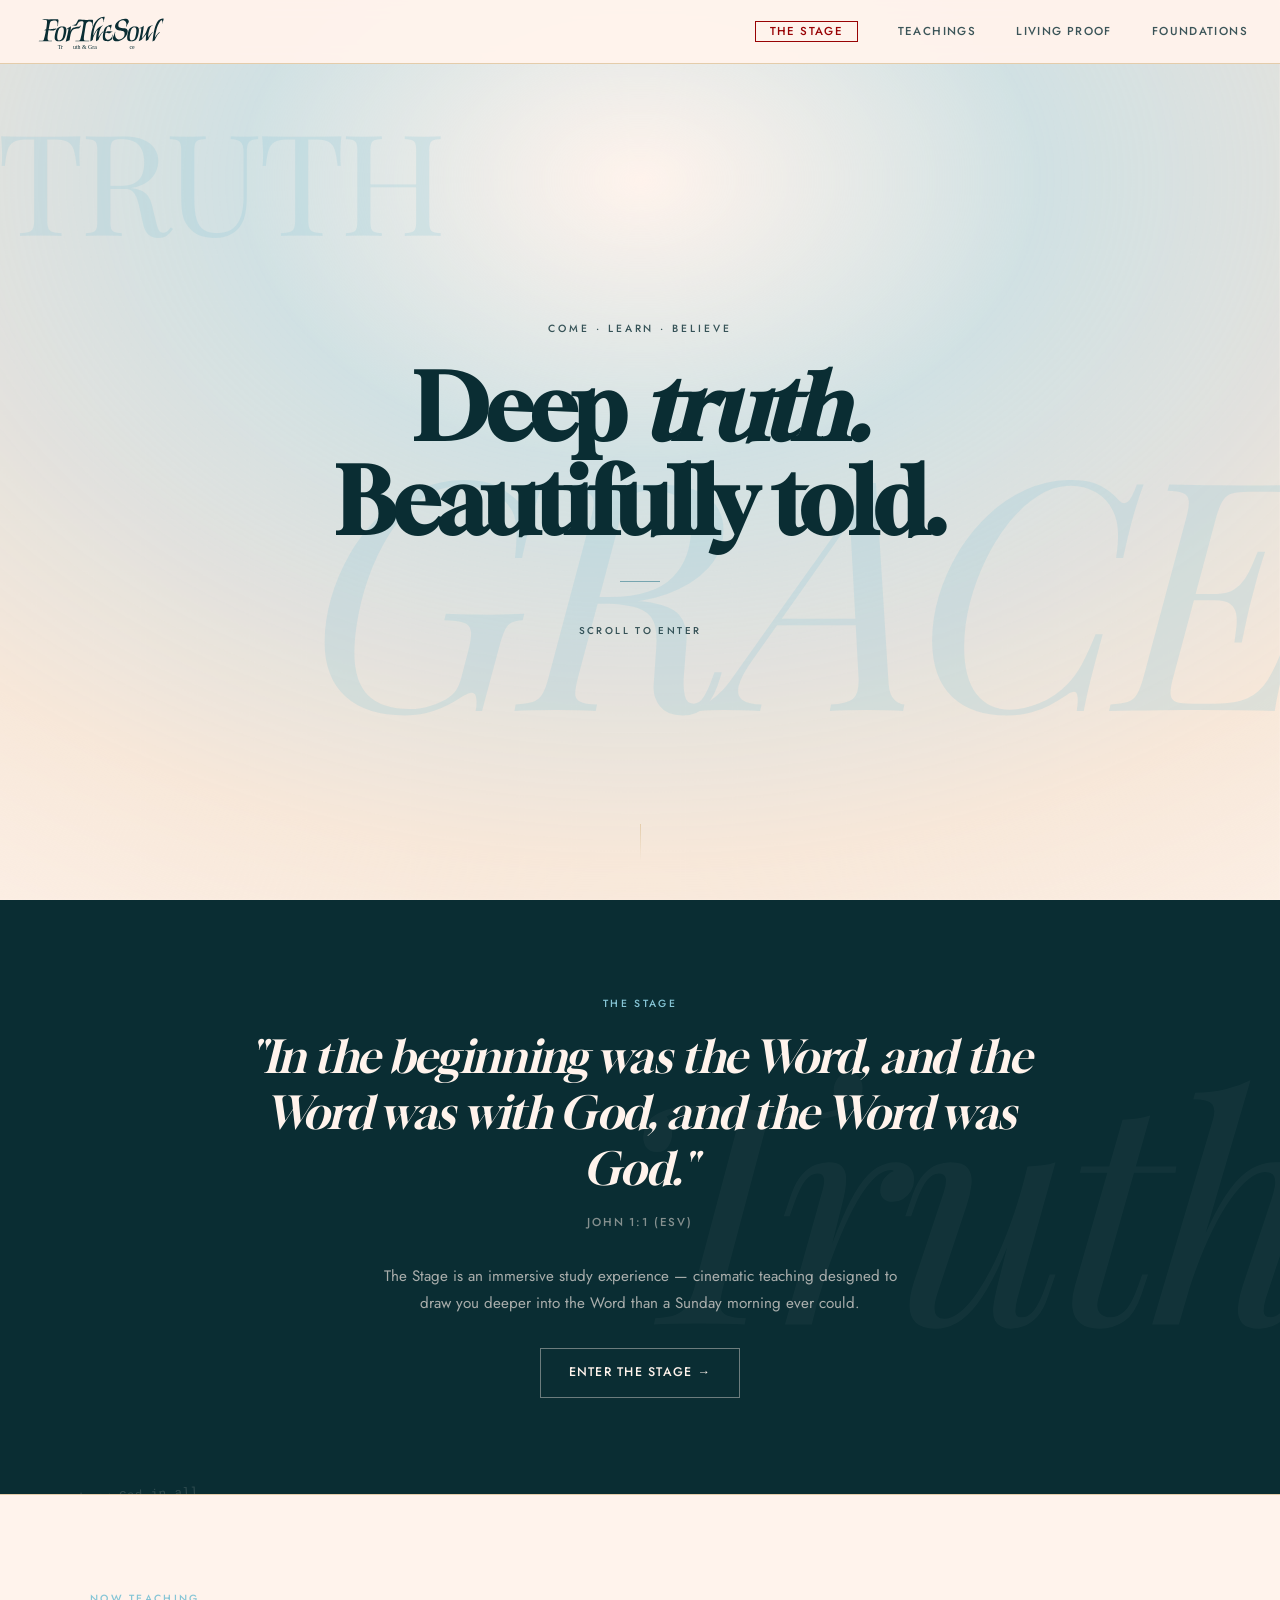
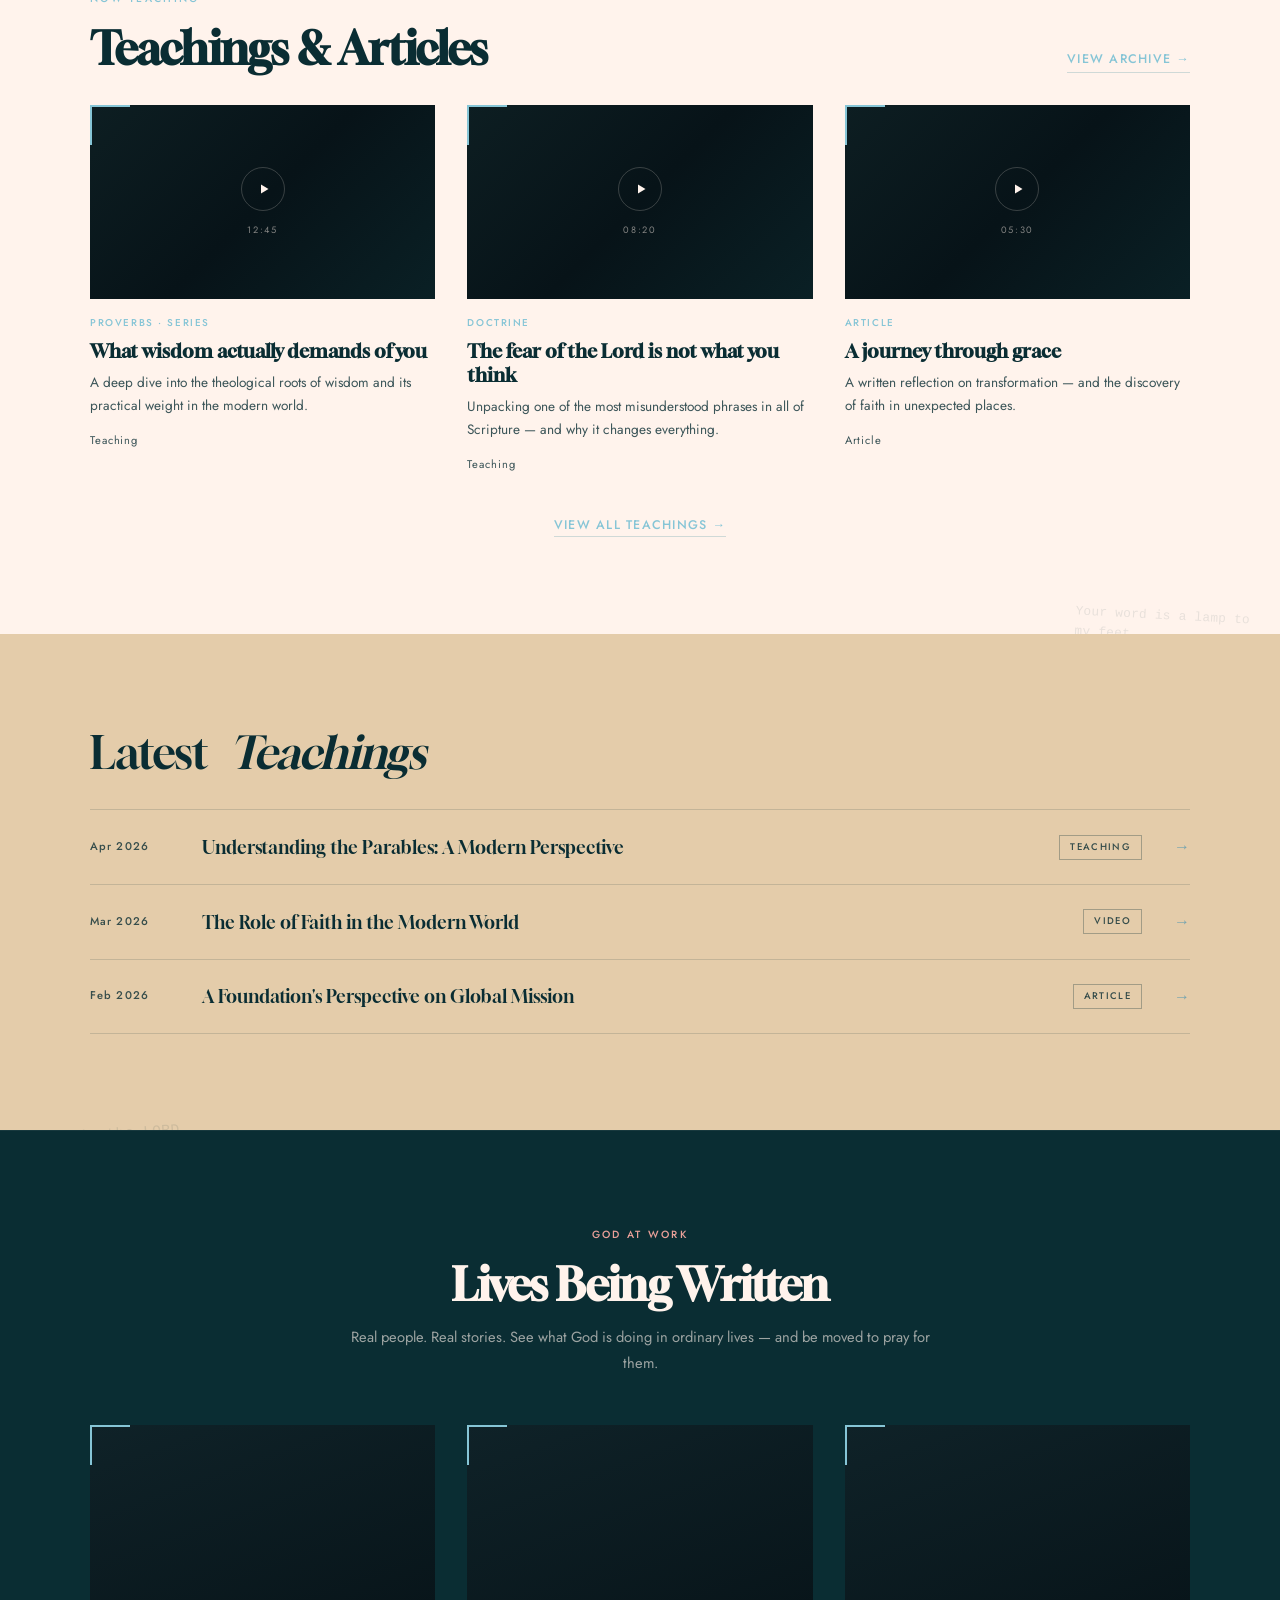
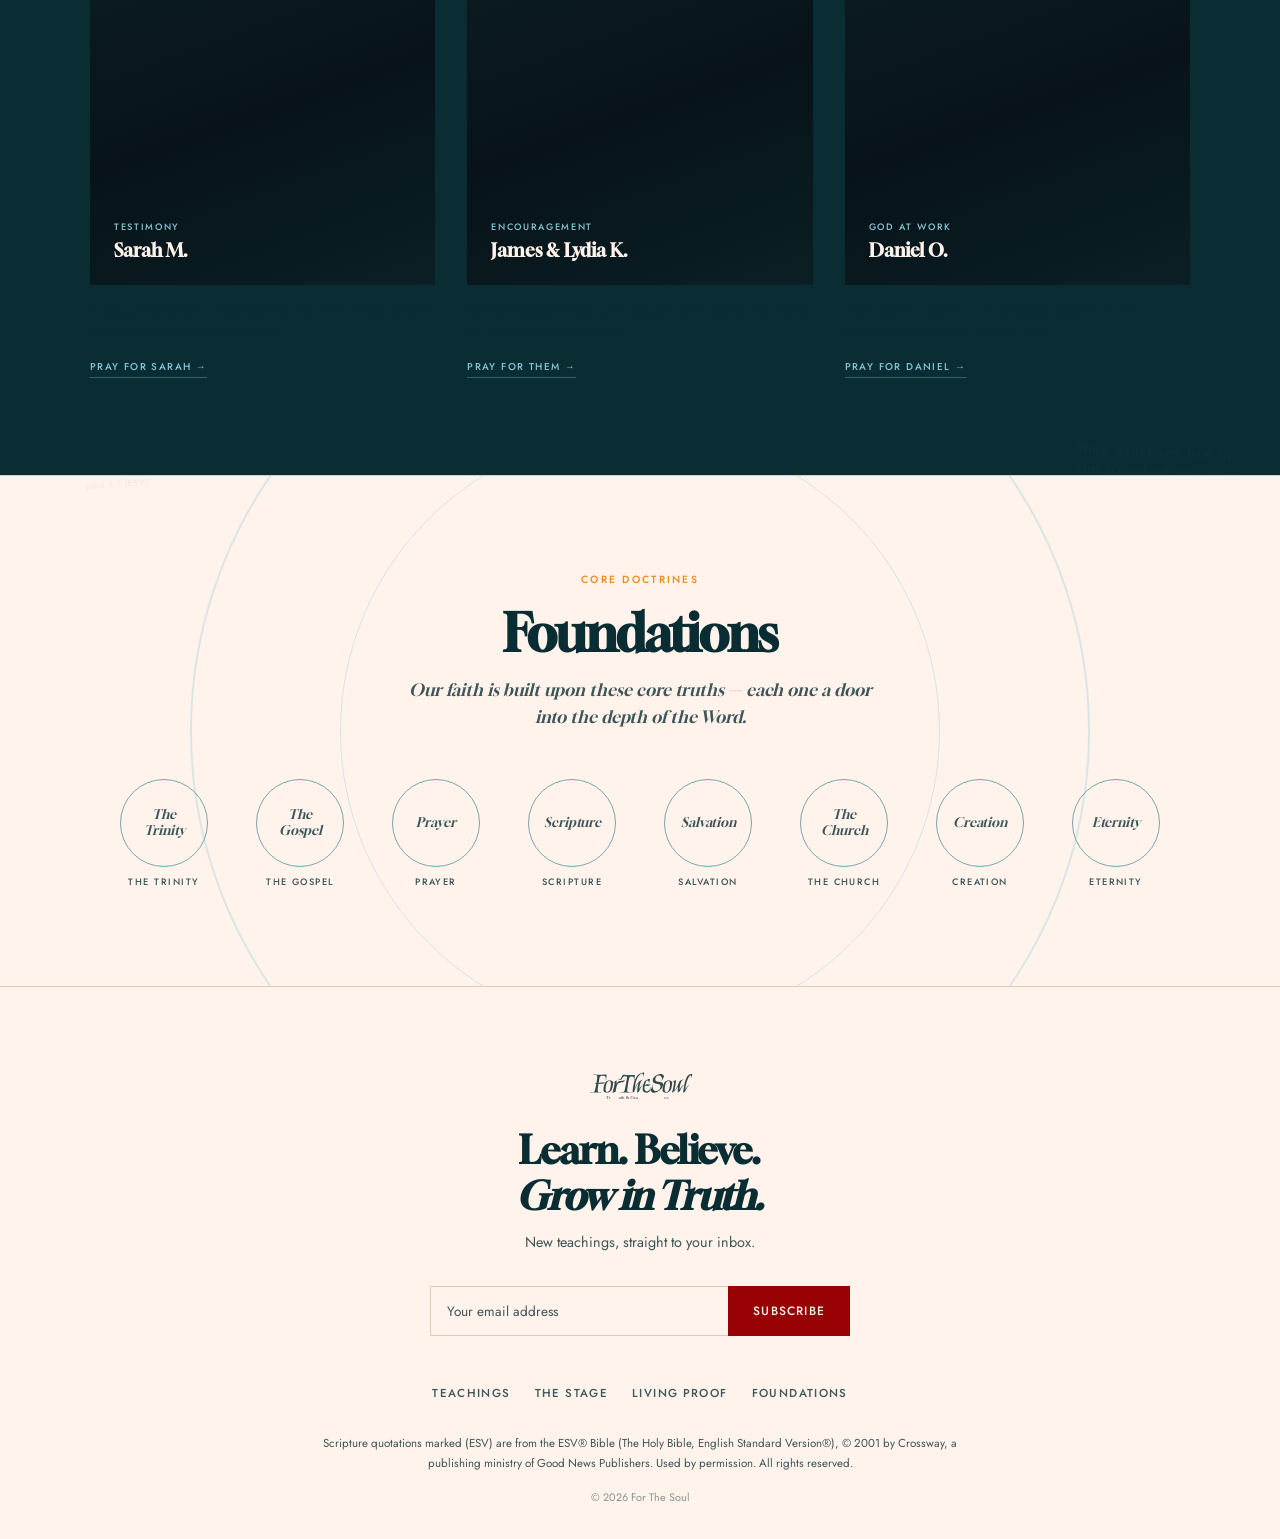
==== commit d8a5afe5: "Fix mobile hero: constrain logo size, push TRUTH word below header - Add max-width: 160px + flex-shr" ====
--- a/src/index.html
+++ b/src/index.html
@@ -238,9 +238,15 @@
             z-index: 100;
         }
 
+        .site-header .logo {
+            flex-shrink: 0;
+            display: block;
+        }
+
         .site-header .logo img {
             height: 44px;
             width: auto;
+            max-width: 160px;
             display: block;
         }
 
@@ -457,7 +463,7 @@
         }
 
         @media (max-width: 767px) {
-            .hero-bg-truth { font-size: clamp(5rem, 18vw, 8rem); opacity: 0.15; top: 5%; }
+            .hero-bg-truth { font-size: clamp(5rem, 18vw, 8rem); opacity: 0.15; top: 22%; }
             .hero-bg-grace { font-size: clamp(8rem, 38vw, 14rem); opacity: 0.15; bottom: 10%; }
             .hero-content { padding: var(--space-4); }
         }
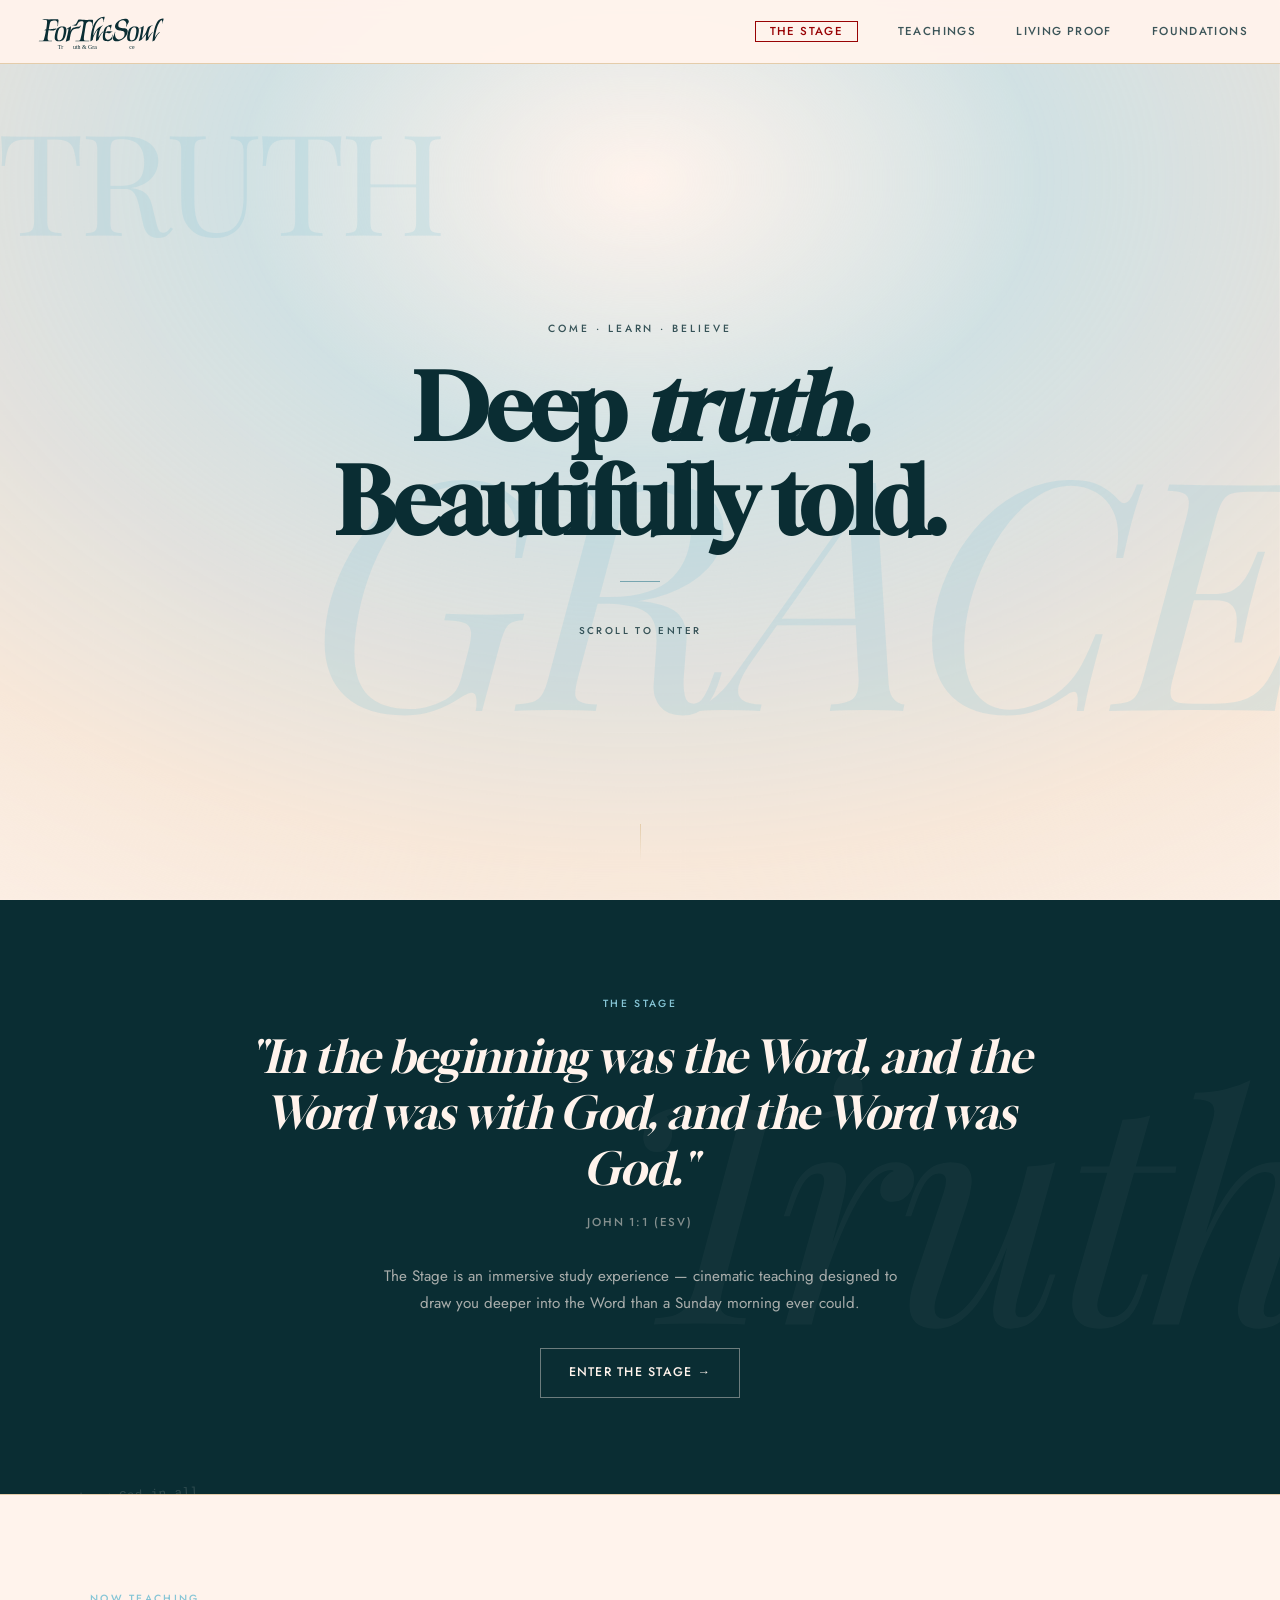
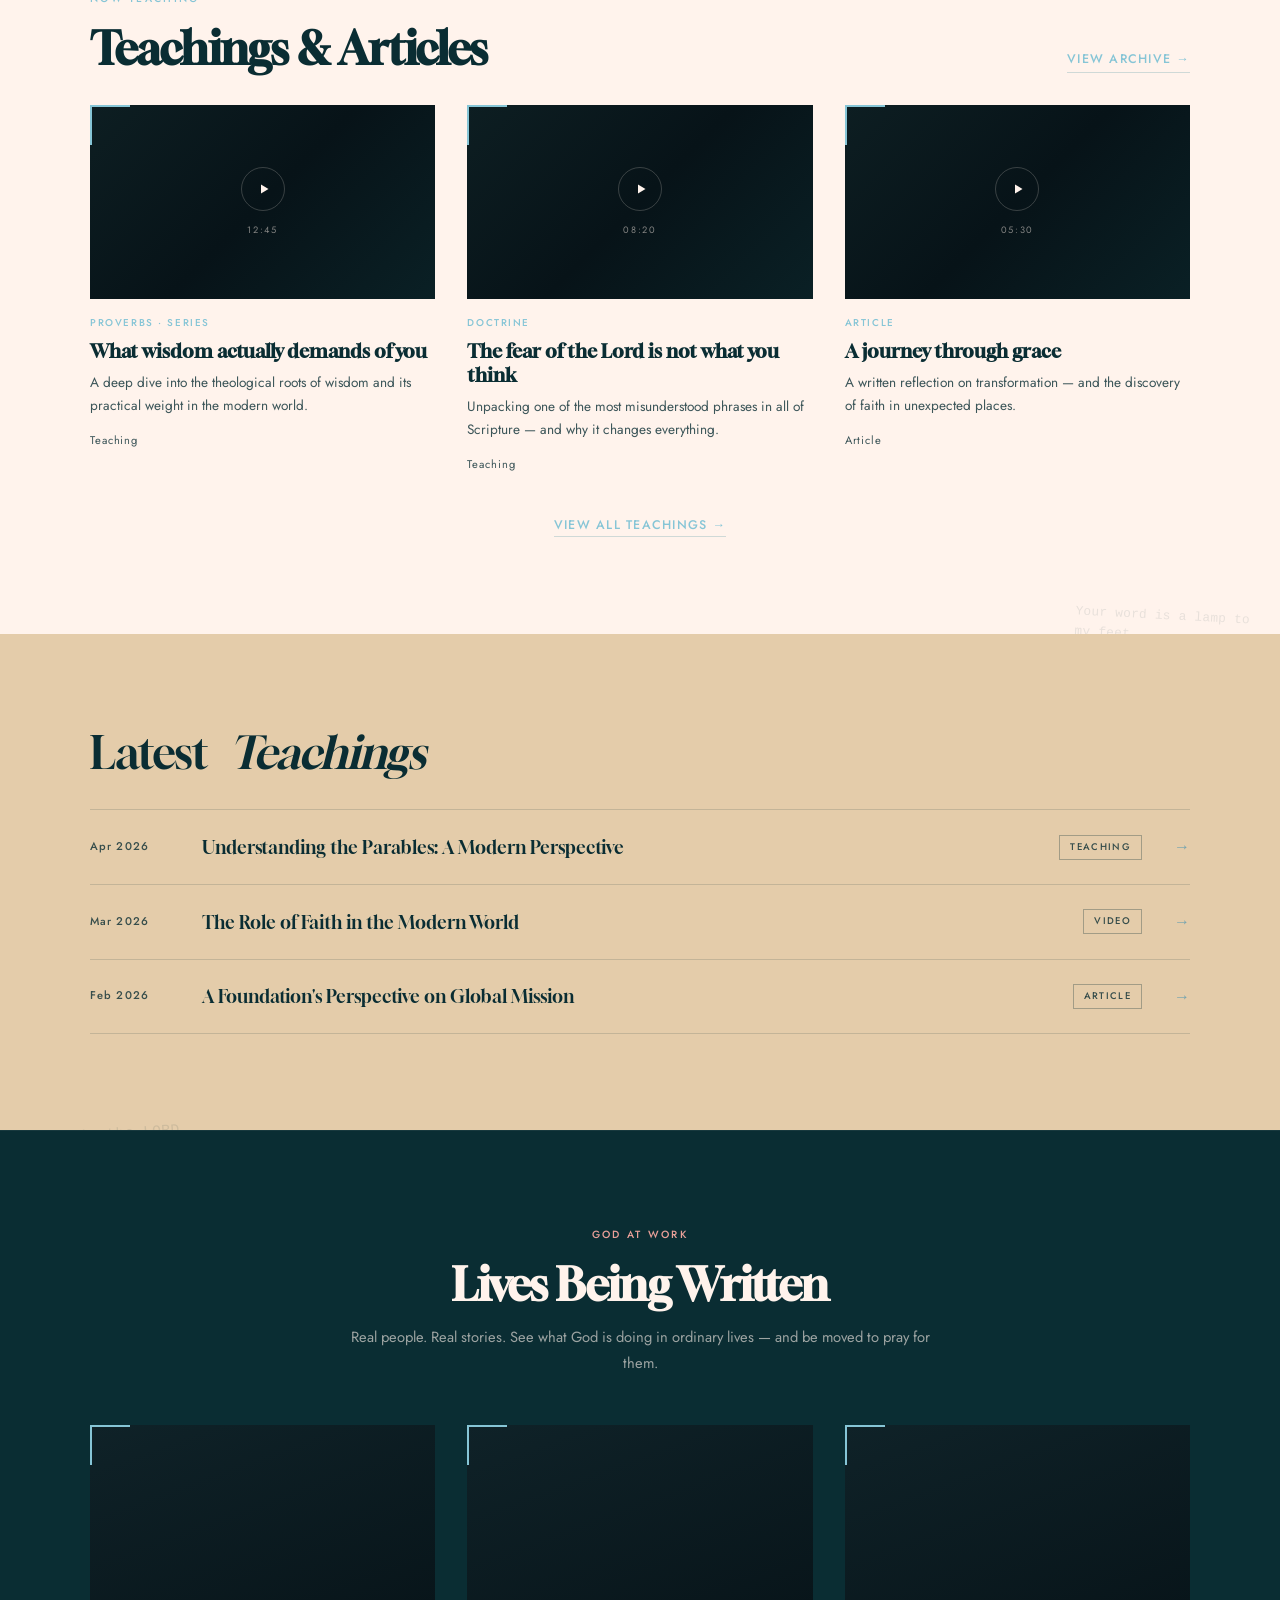
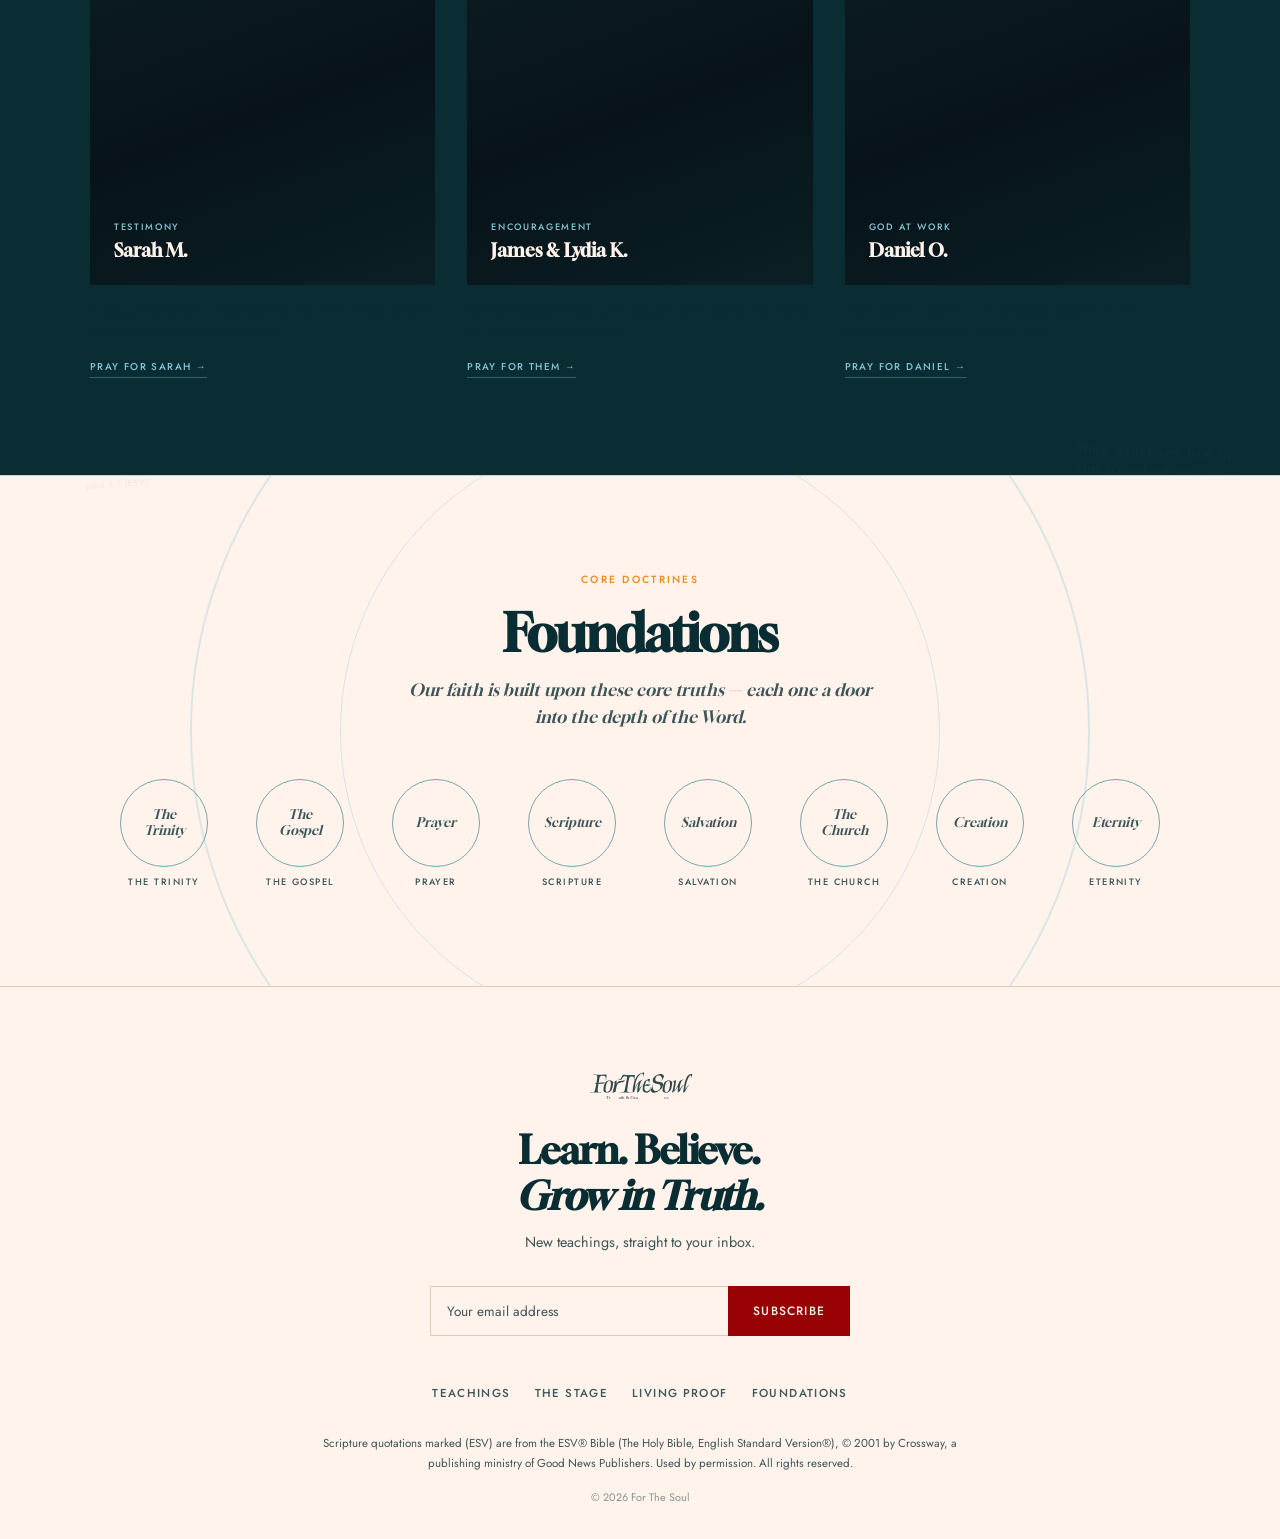
==== commit 772eaf37: "Fix logo rendering: explicit width=135px instead of auto SVG with width="100% height="100%" has unde" ====
--- a/src/index.html
+++ b/src/index.html
@@ -245,8 +245,7 @@
 
         .site-header .logo img {
             height: 44px;
-            width: auto;
-            max-width: 160px;
+            width: 135px;
             display: block;
         }
 
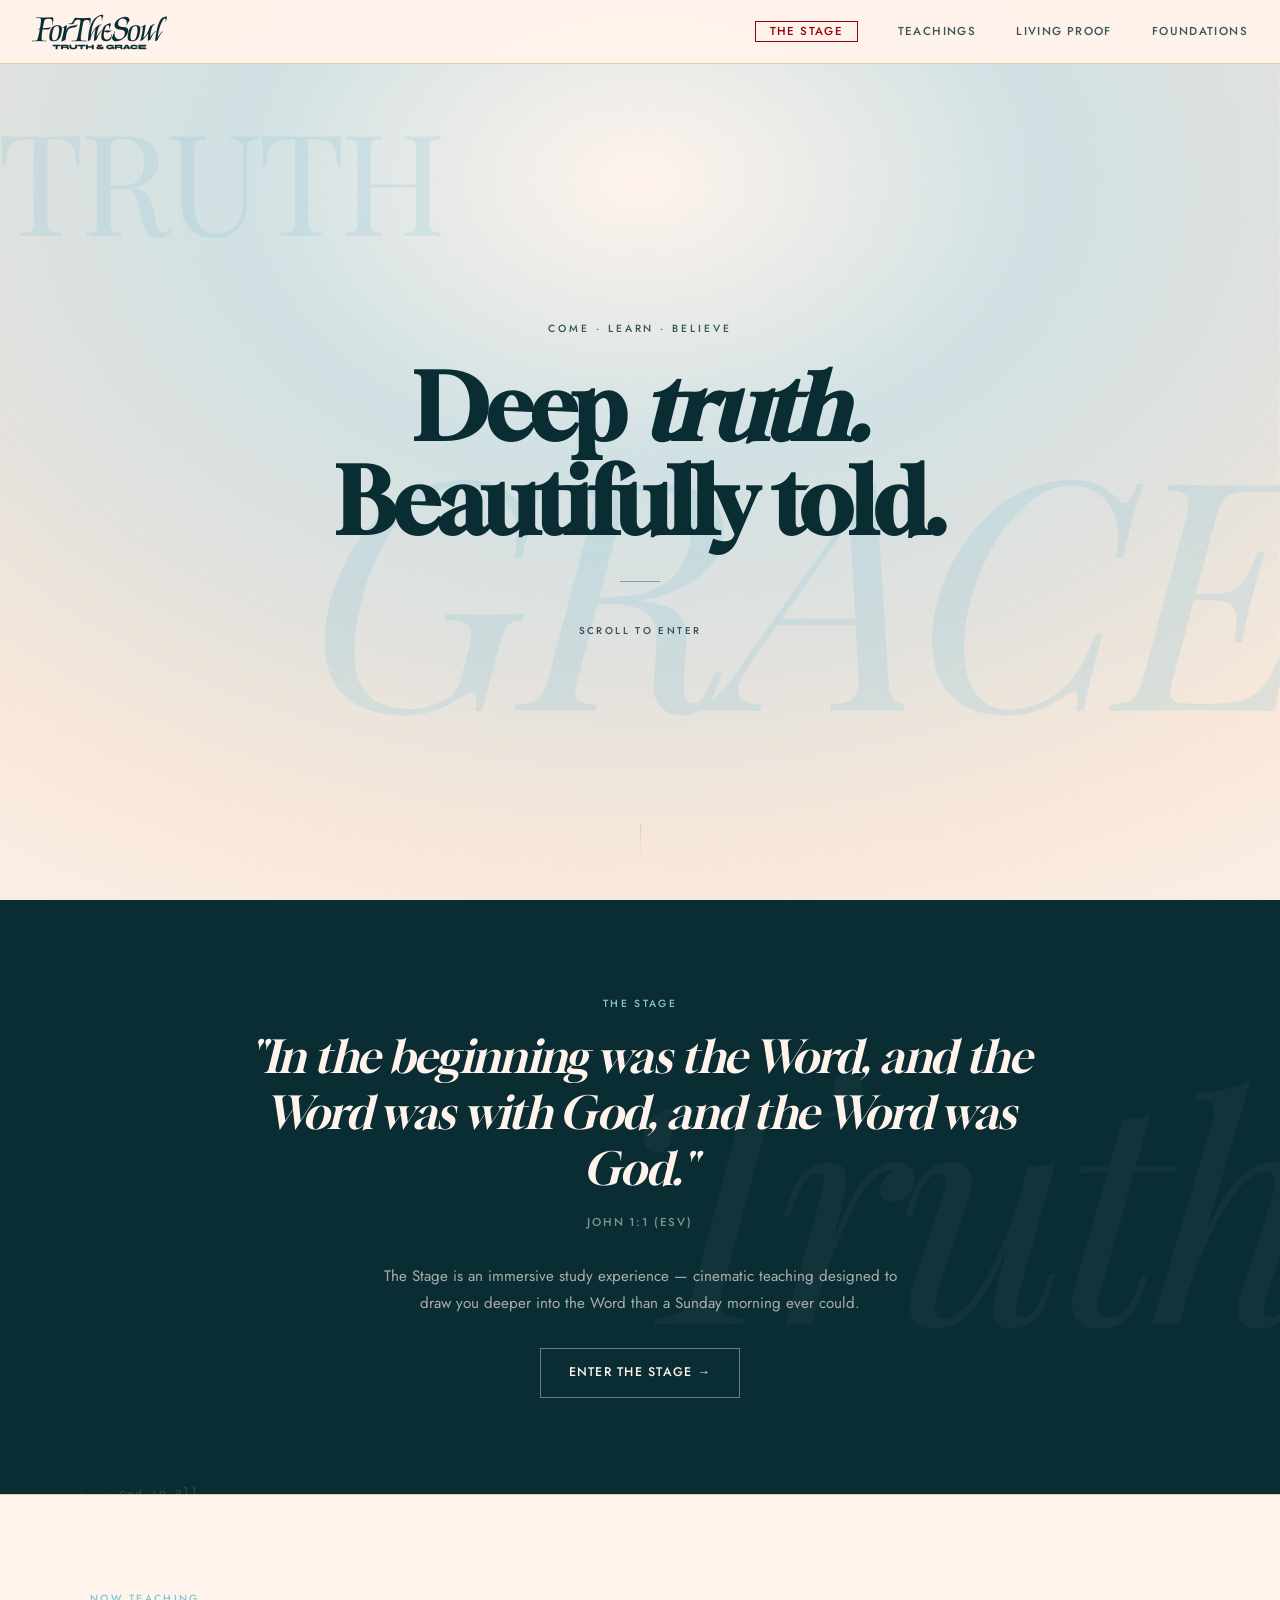
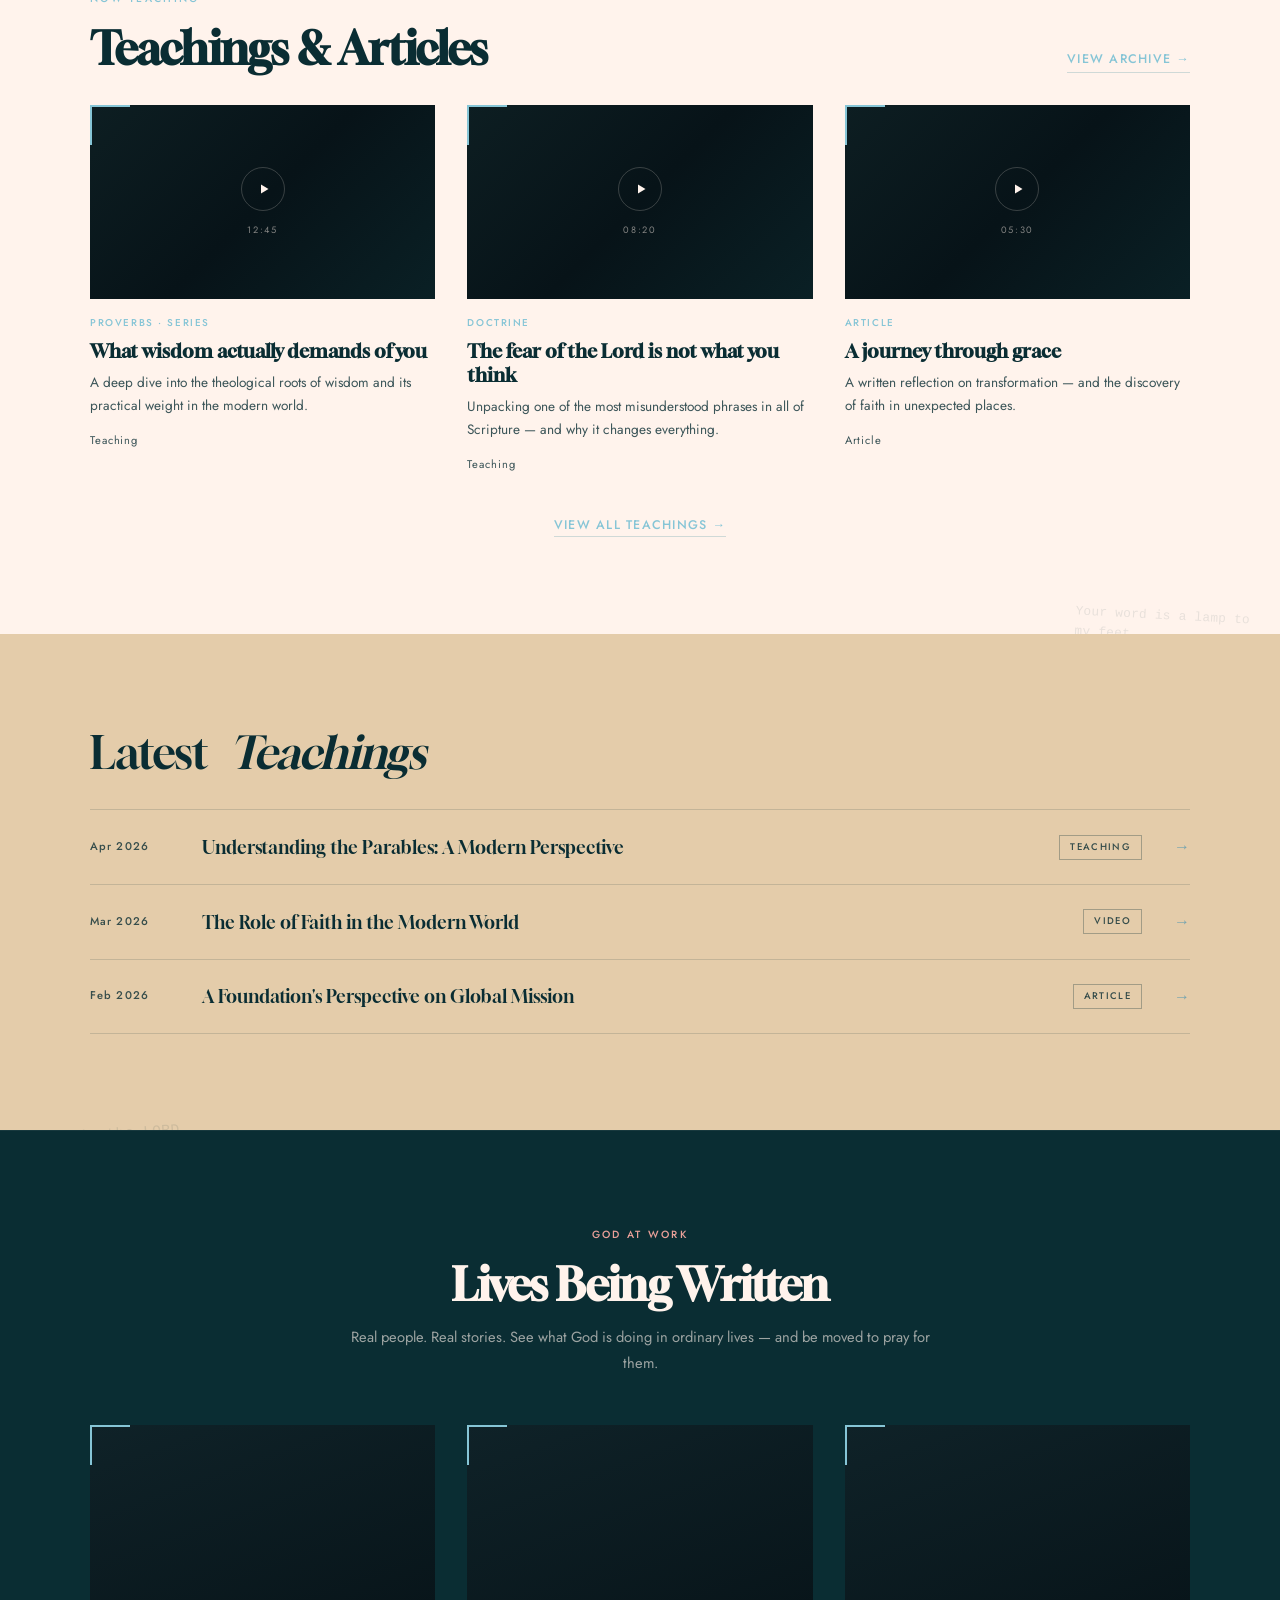
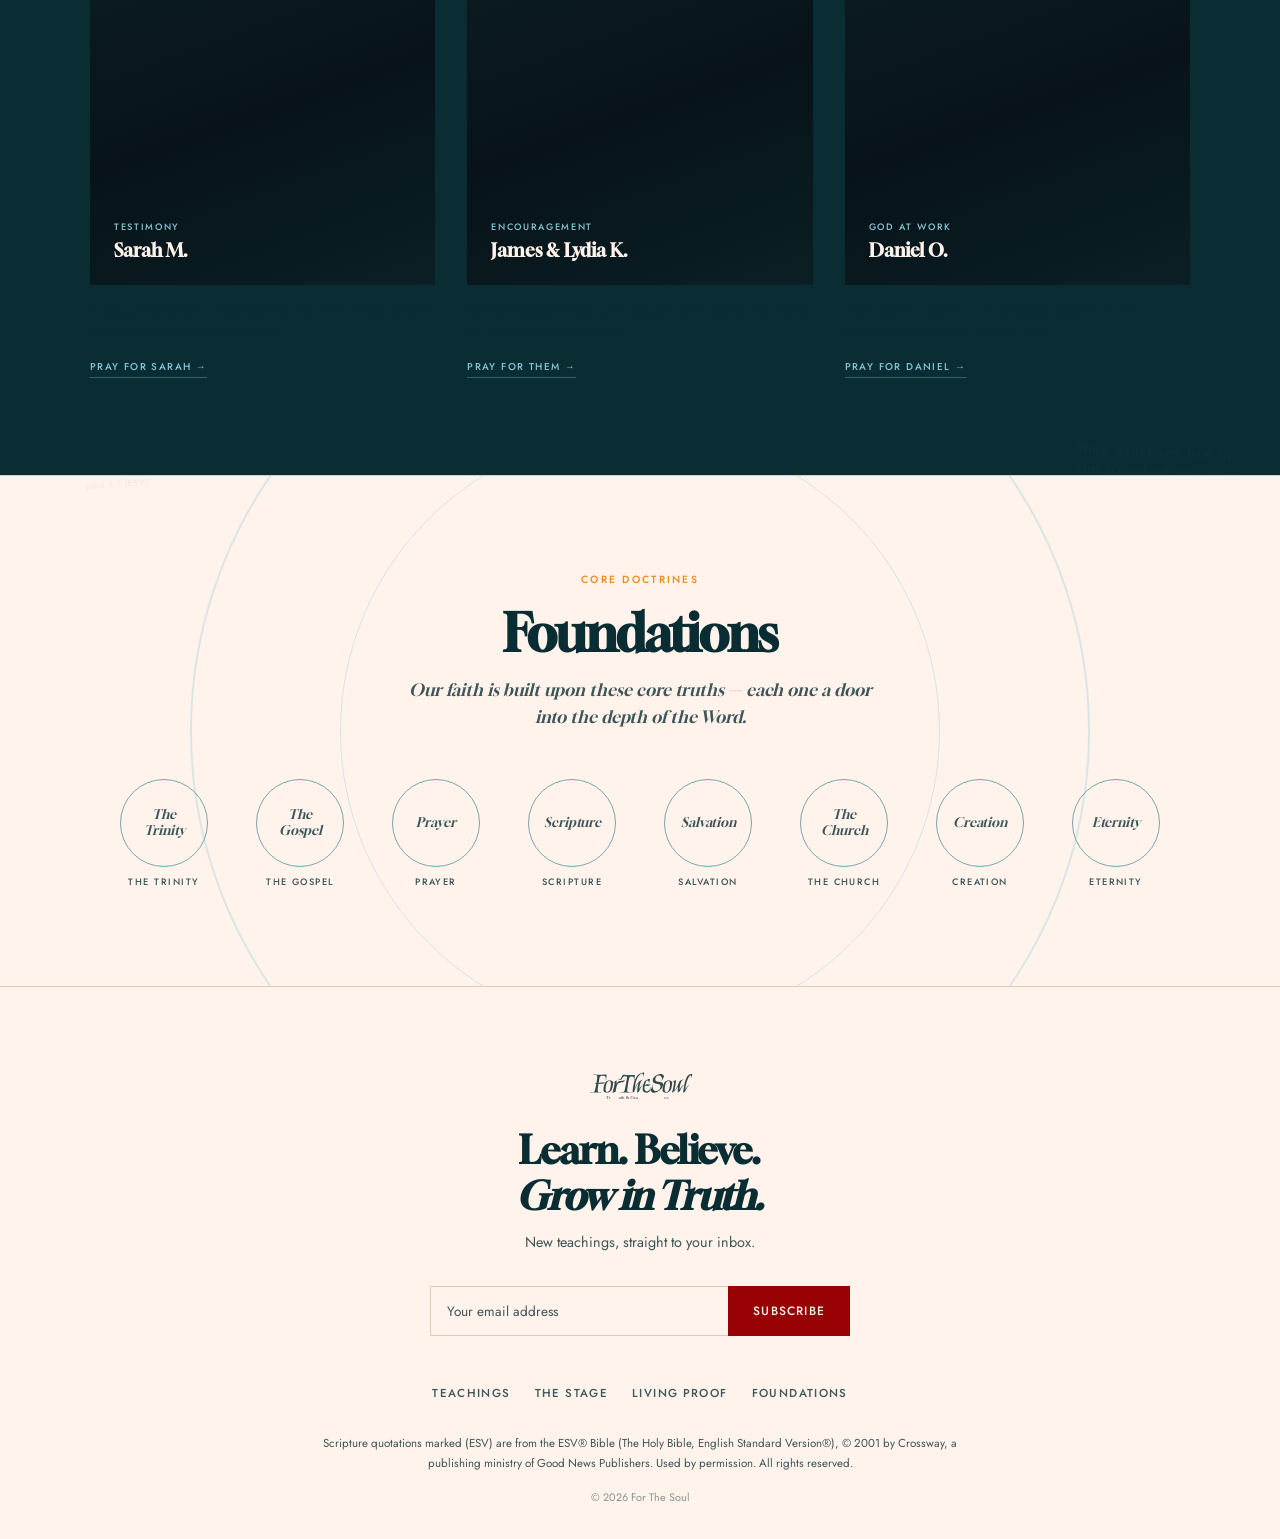
==== commit acb7f25f: "Use PNG logo in header — fixes mobile rendering permanently Replaces SVG (width="100%") with 270x88 " ====
--- a/src/index.html
+++ b/src/index.html
@@ -1126,7 +1126,7 @@
 
     <header class="site-header" id="site-header">
         <a href="/" class="logo">
-            <img src="assets/Logo%20-%20Jet%20Black%20Text%20Transparent.svg" alt="For The Soul">
+            <img src="assets/Mobile%20Logo%20.png" alt="For The Soul">
         </a>
         <button class="nav-toggle" id="nav-toggle" aria-expanded="false" aria-label="Open navigation">
             <span></span>
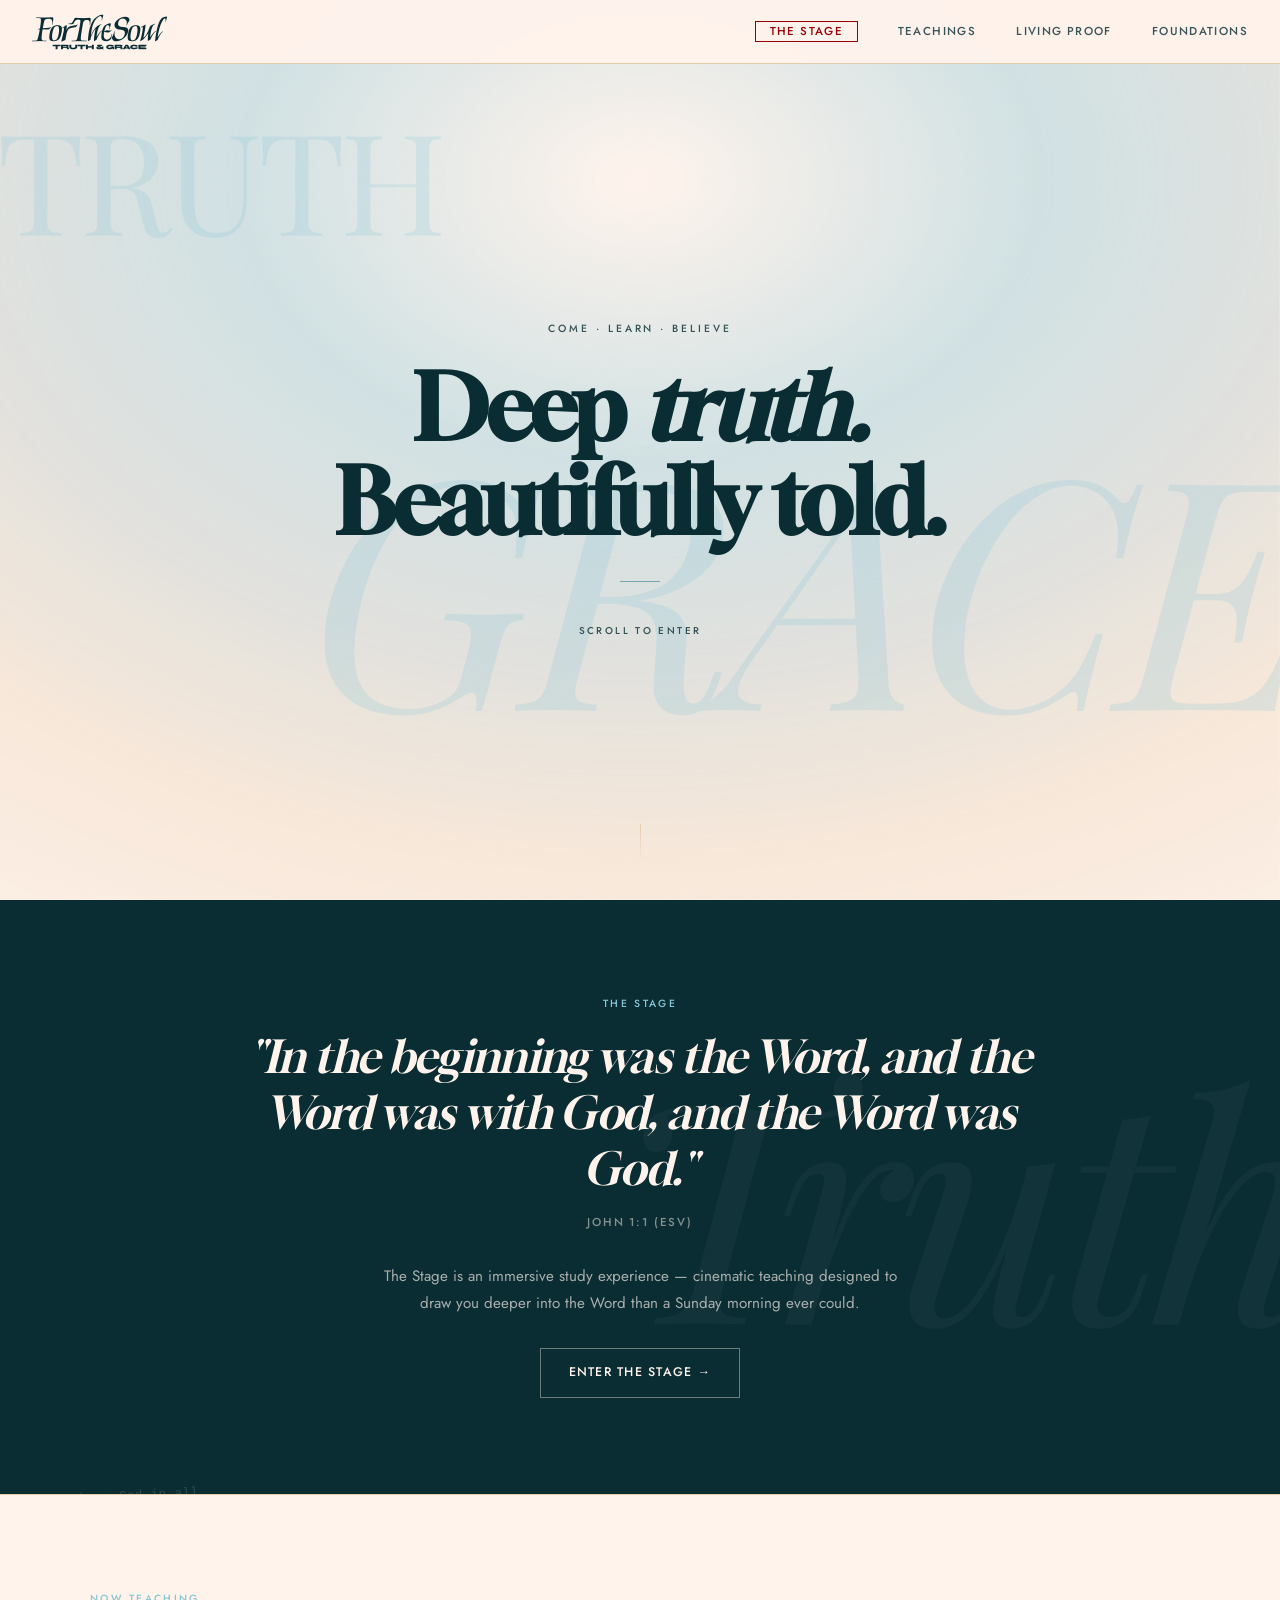
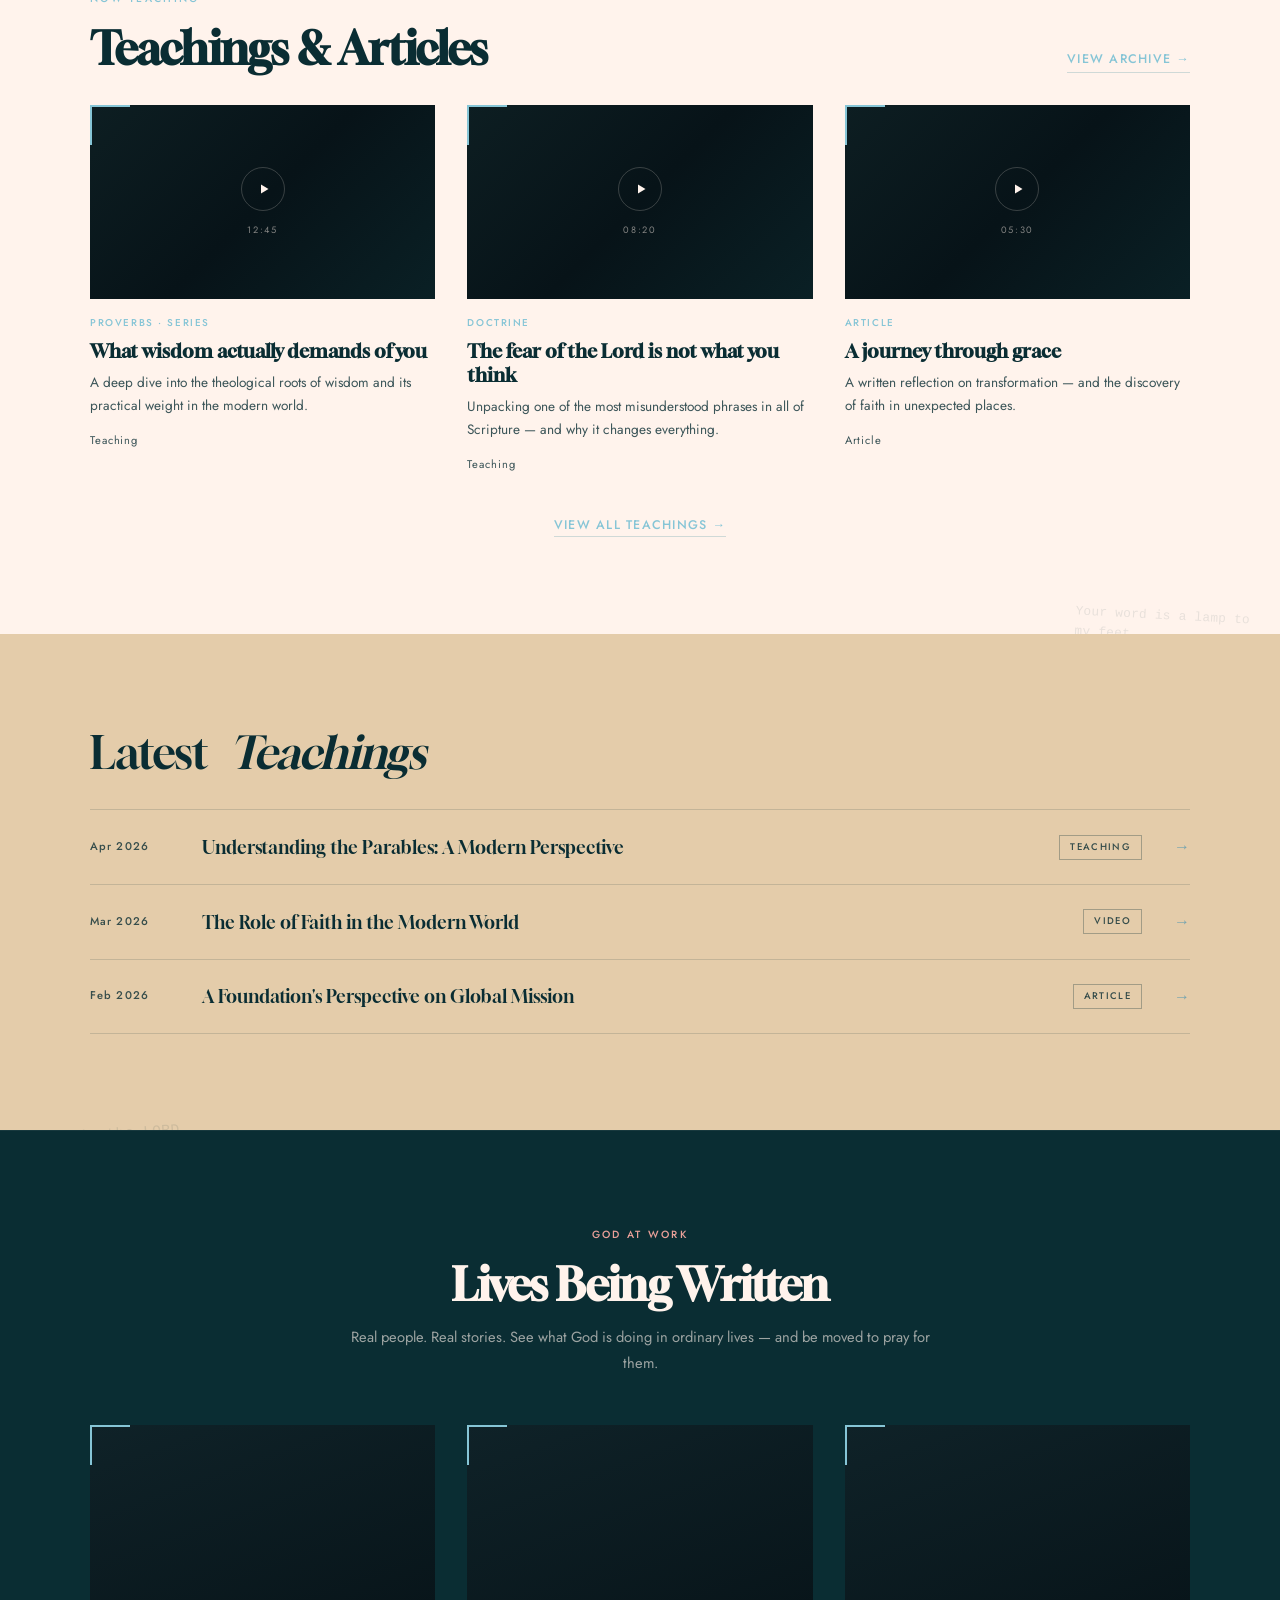
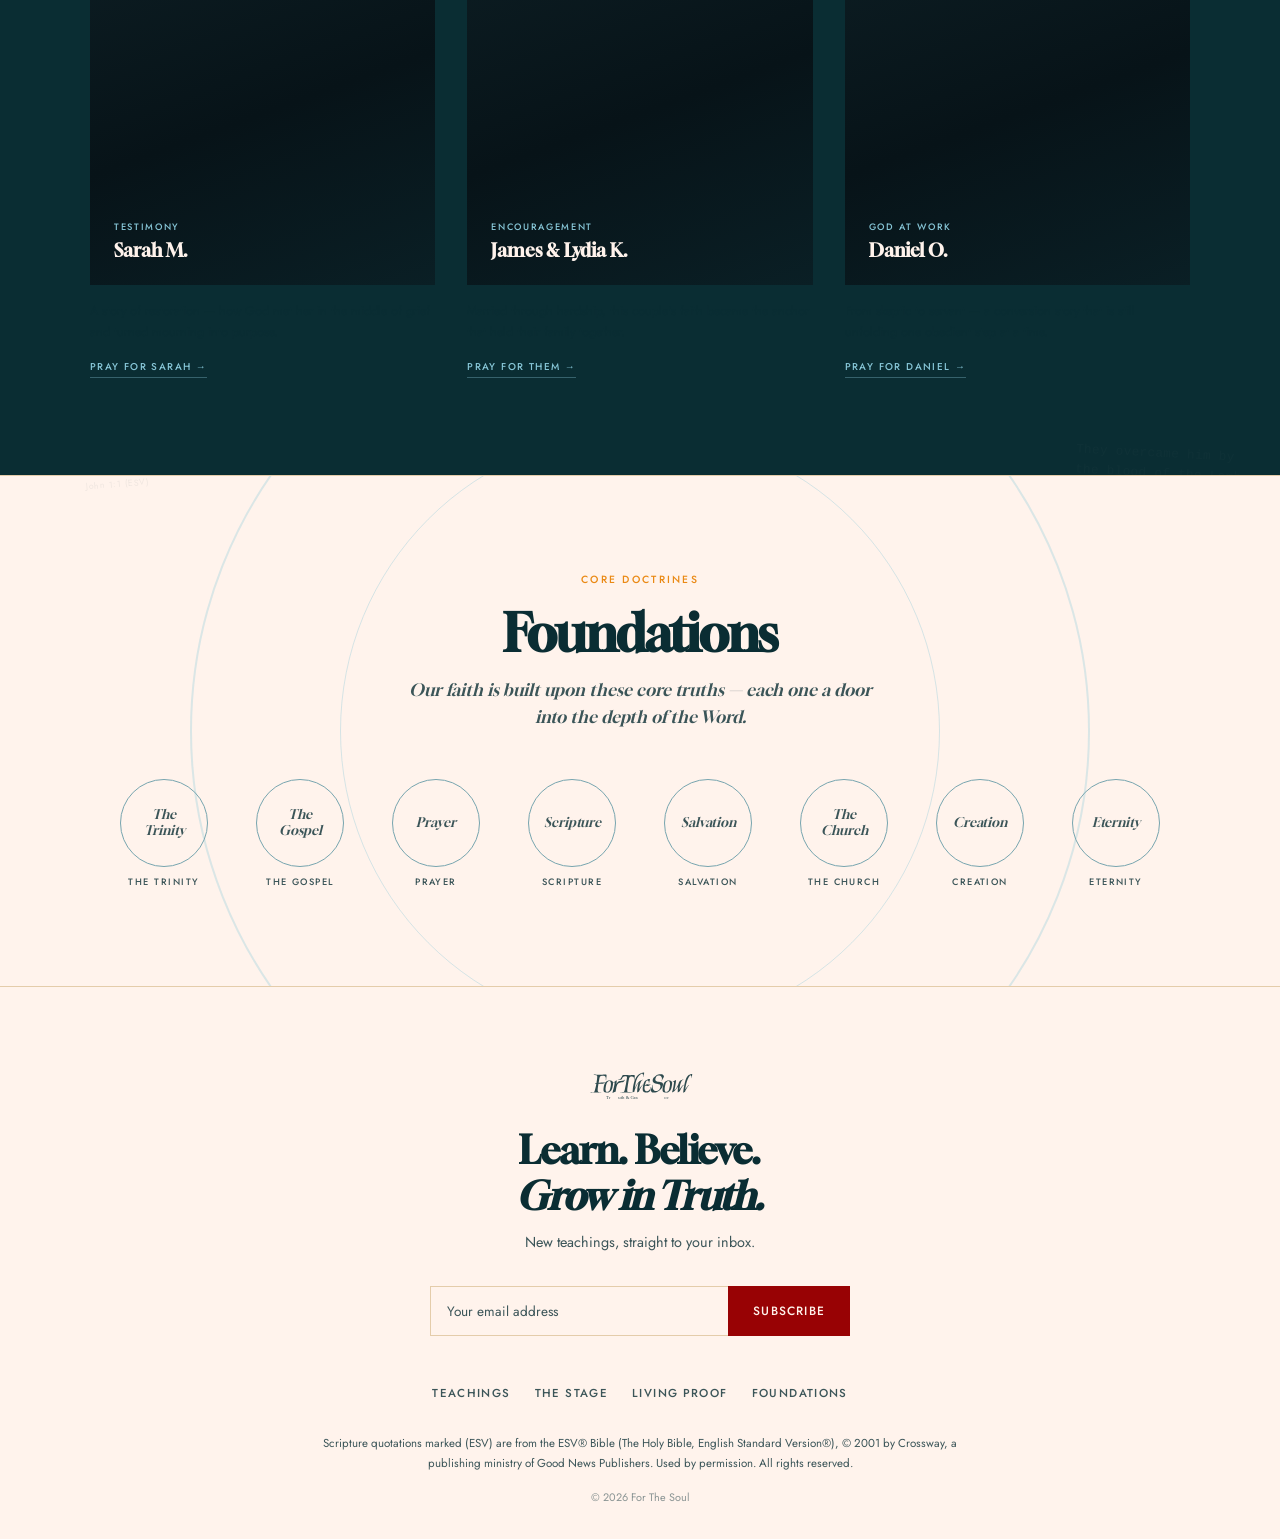
==== commit ba6cedfd: "Fix footer logo: explicit width=110px to match 36px height Same SVG width="100%" issue as header. Lo" ====
--- a/src/index.html
+++ b/src/index.html
@@ -1008,7 +1008,7 @@
         }
         .footer-logo img {
             height: 36px;
-            width: auto;
+            width: 110px;
             margin: 0 auto;
             display: block;
             opacity: 0.85;
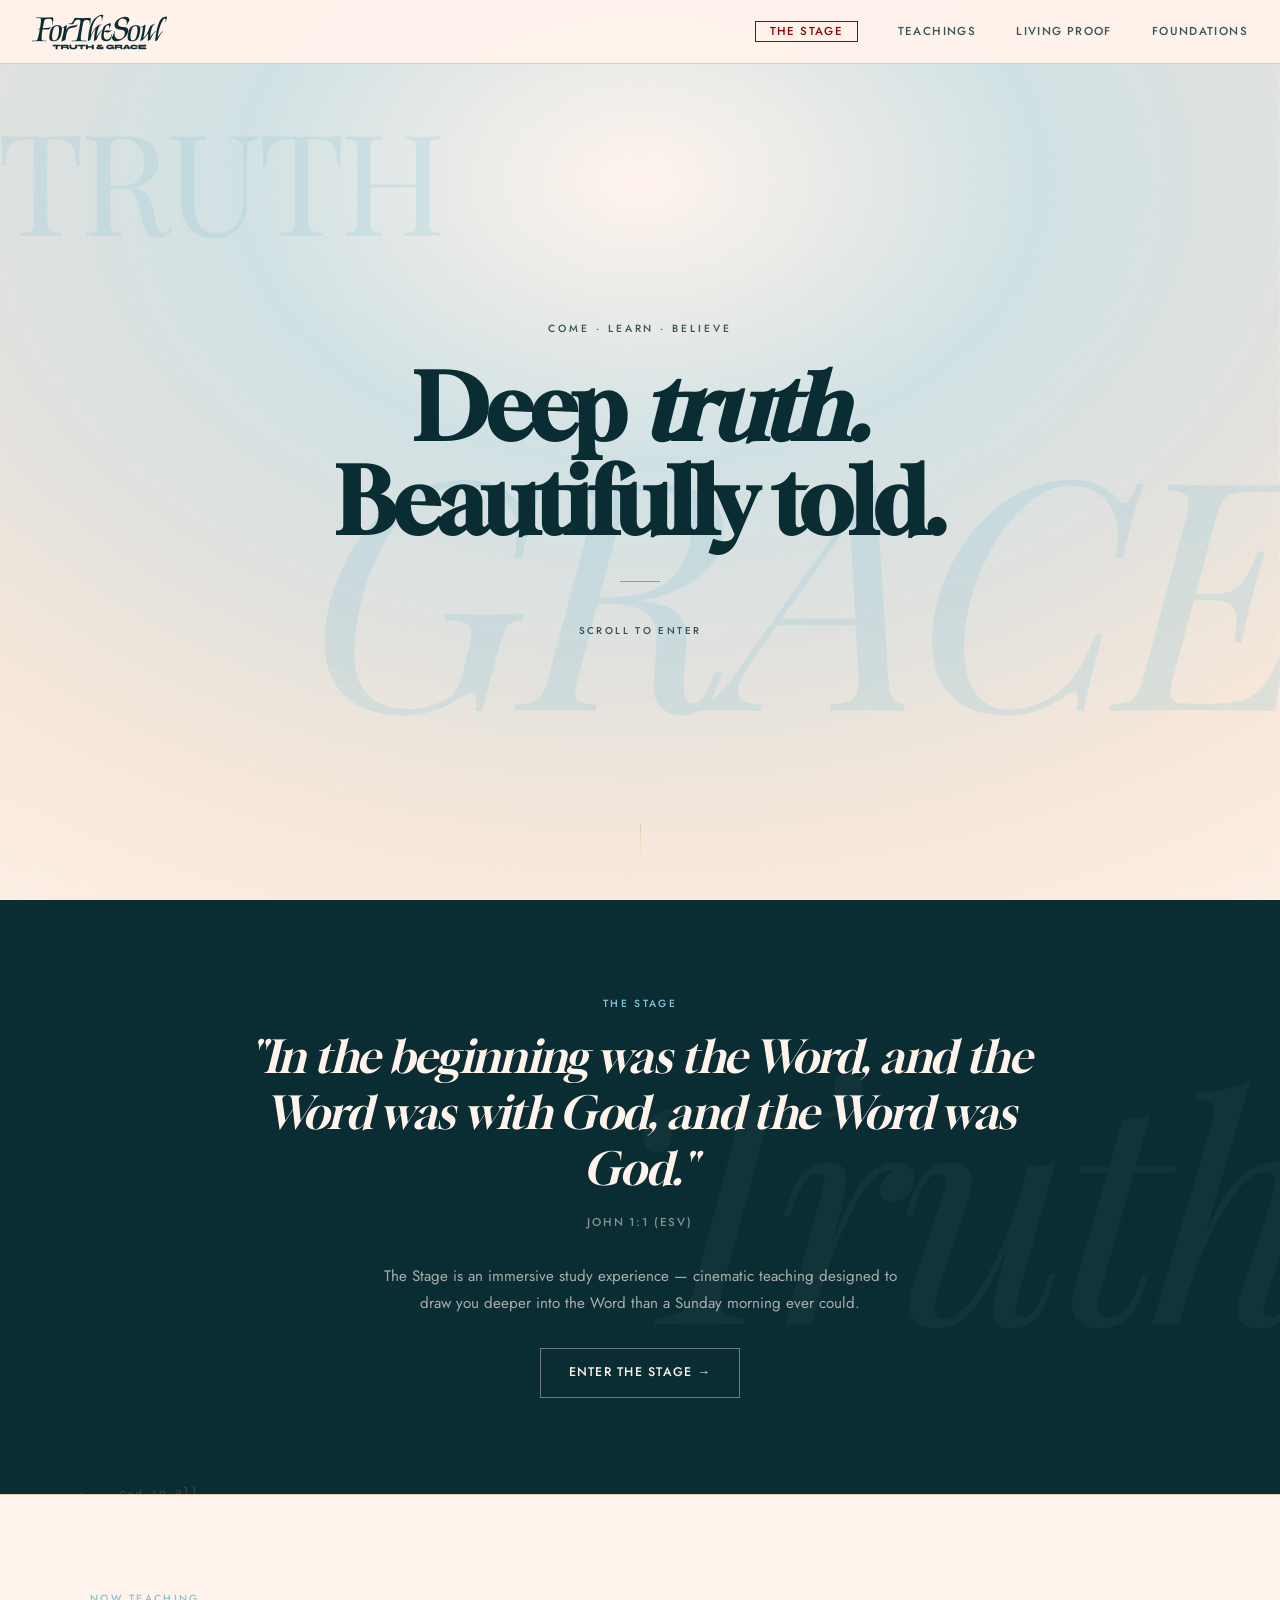
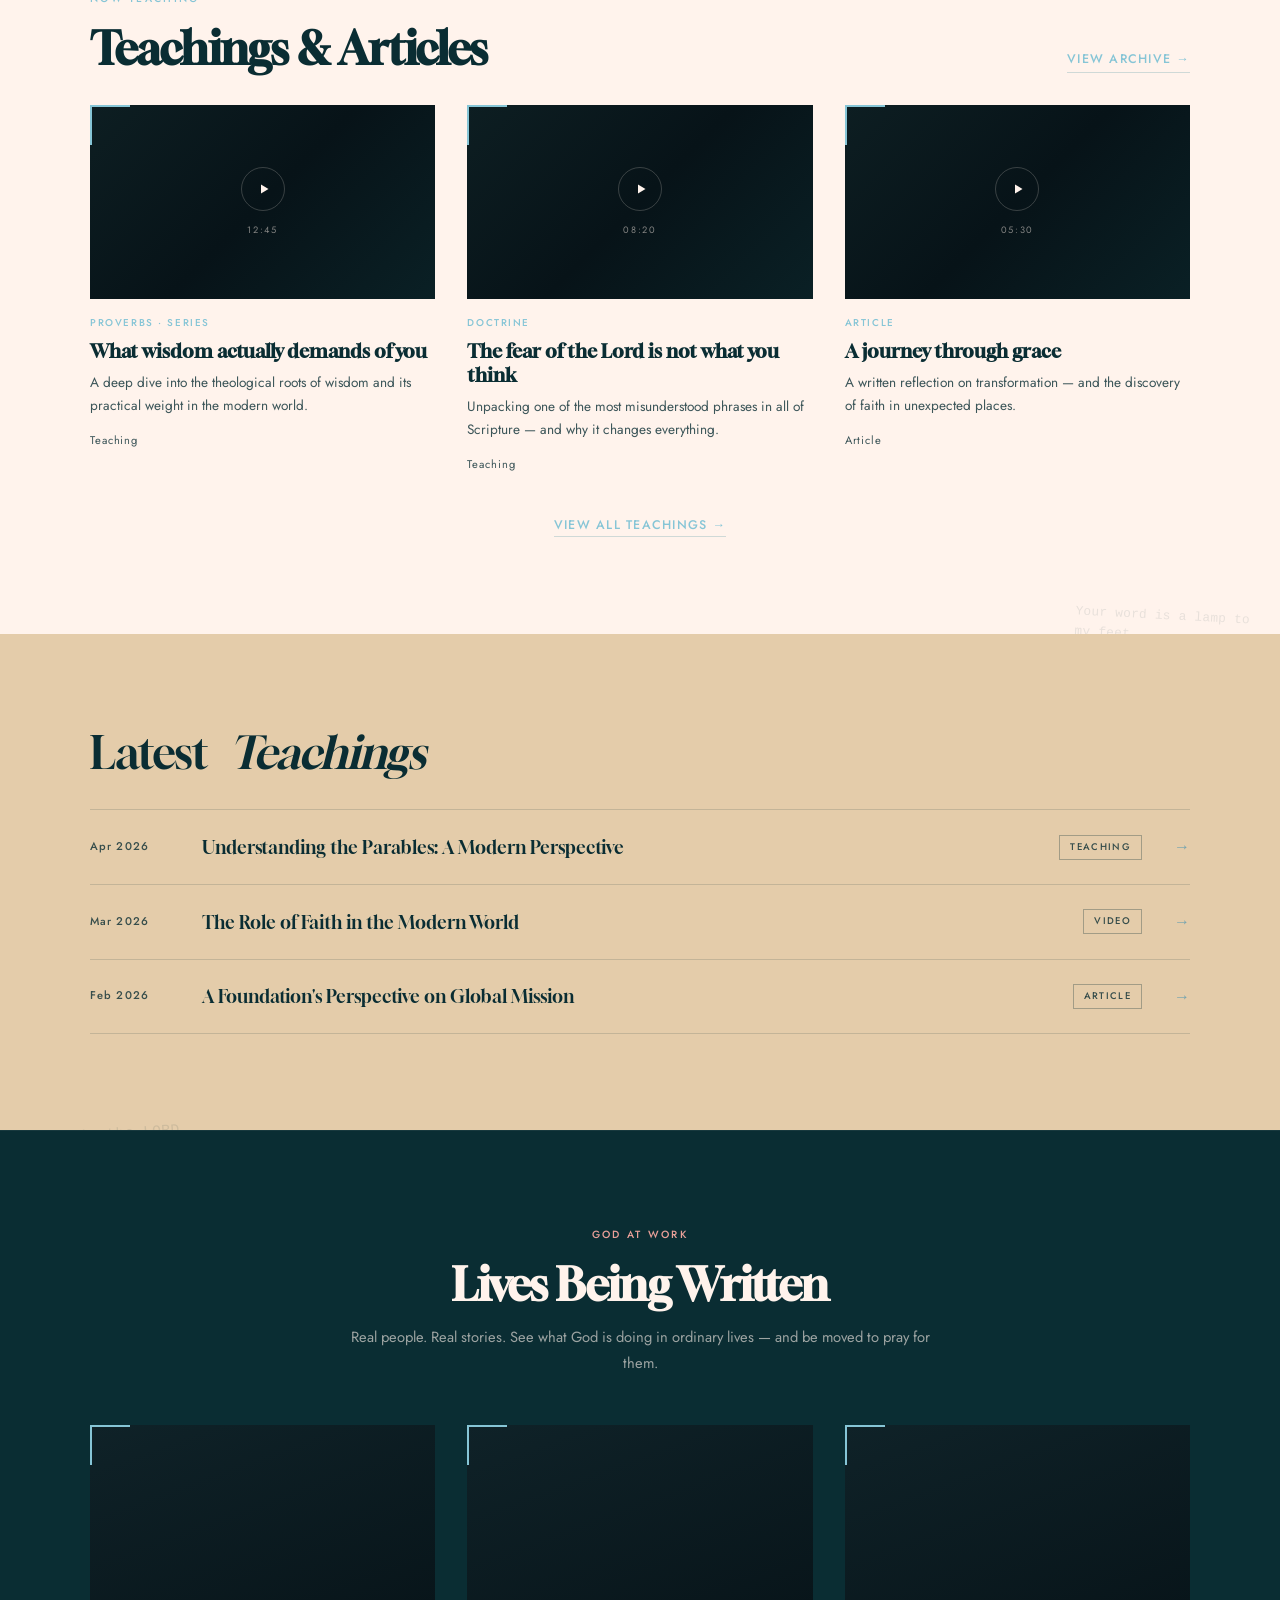
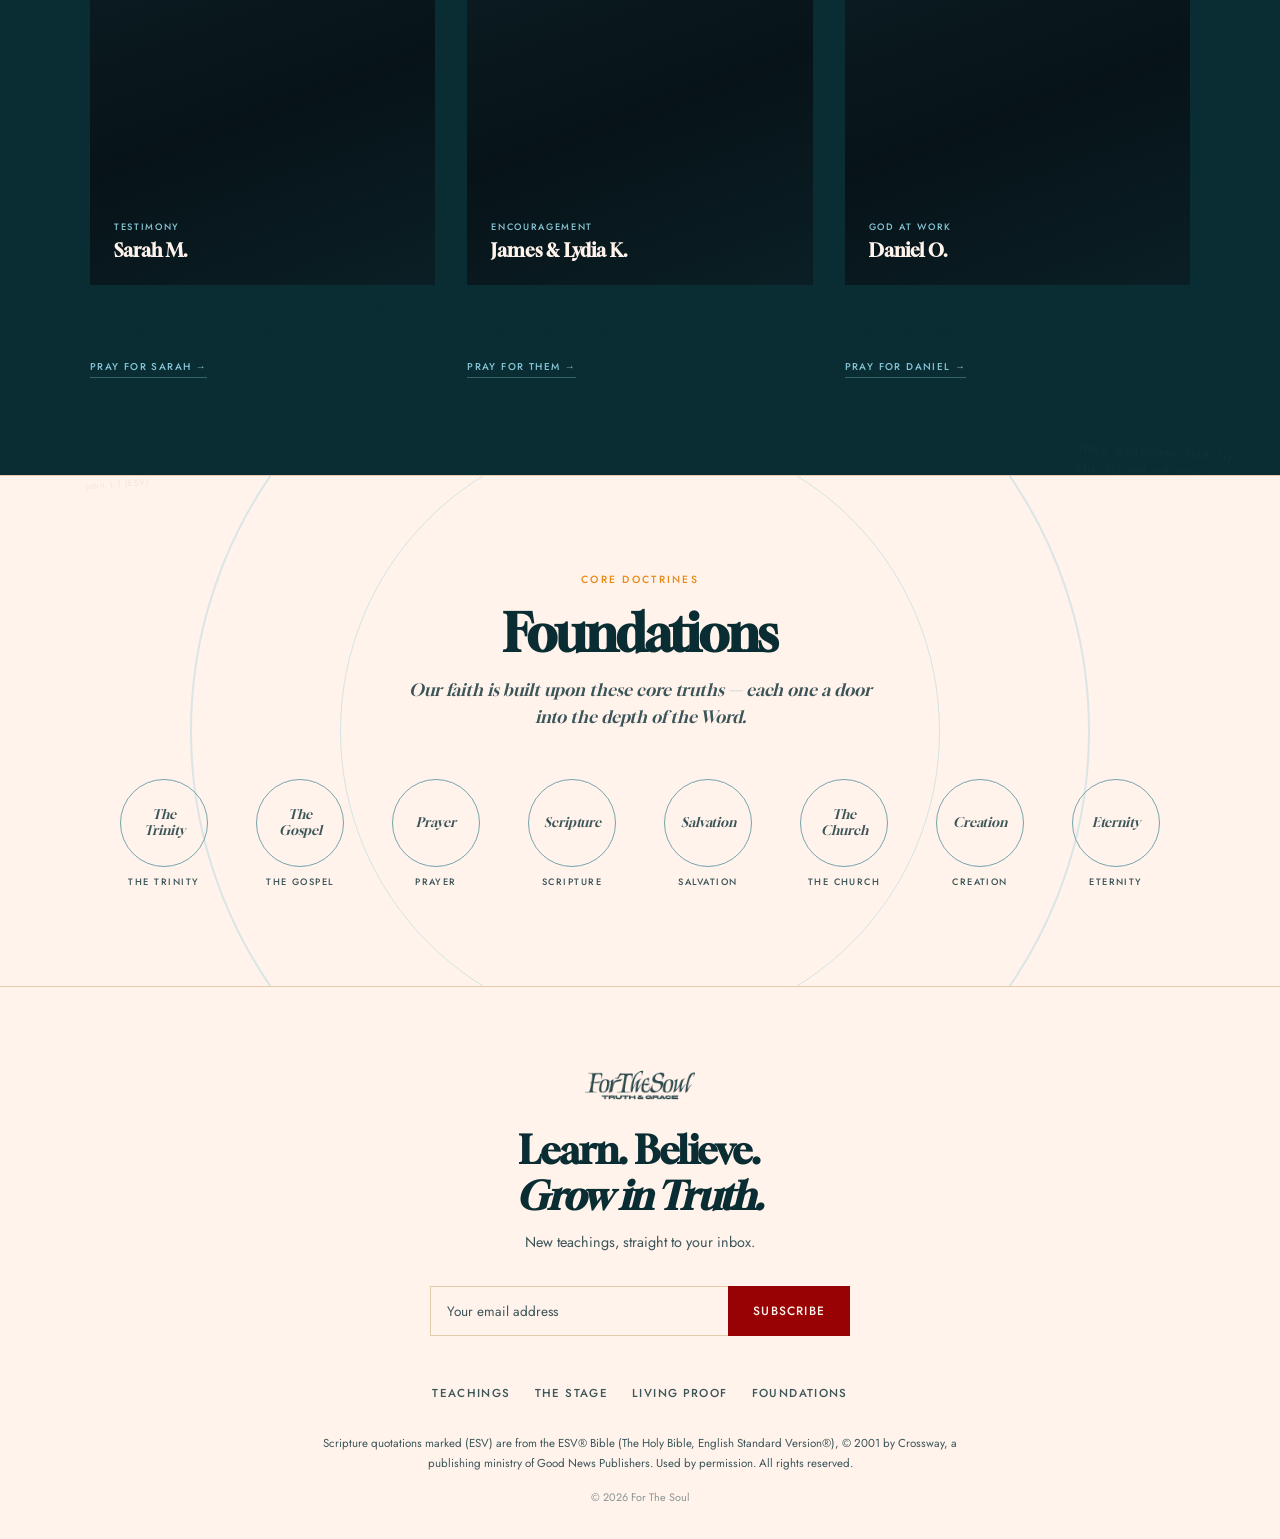
==== commit 8ee22dec: "Fix footer logo: replace picture/SVG with PNG, add dark mode filter picture element was expanding de" ====
--- a/src/index.html
+++ b/src/index.html
@@ -1012,6 +1012,9 @@
             margin: 0 auto;
             display: block;
             opacity: 0.85;
+        }
+        @media (prefers-color-scheme: dark) {
+            .footer-logo img { filter: brightness(0) invert(1); }
         }
 
         .footer-headline {
@@ -1387,10 +1390,7 @@
     <!-- FOOTER -->
     <footer class="site-footer">
         <div class="footer-logo">
-            <picture>
-                <source srcset="assets/Logo%20-%20Jet%20Black%20Text%20Transparent.svg" media="(prefers-color-scheme: light)">
-                <img src="assets/Logo%20-%20White%20Text%20Transparent.svg" alt="For The Soul">
-            </picture>
+            <img src="assets/Mobile%20Logo%20.png" alt="For The Soul">
         </div>
         <h2 class="footer-headline">Learn. Believe.<br><em>Grow in Truth.</em></h2>
         <p class="footer-sub">New teachings, straight to your inbox.</p>
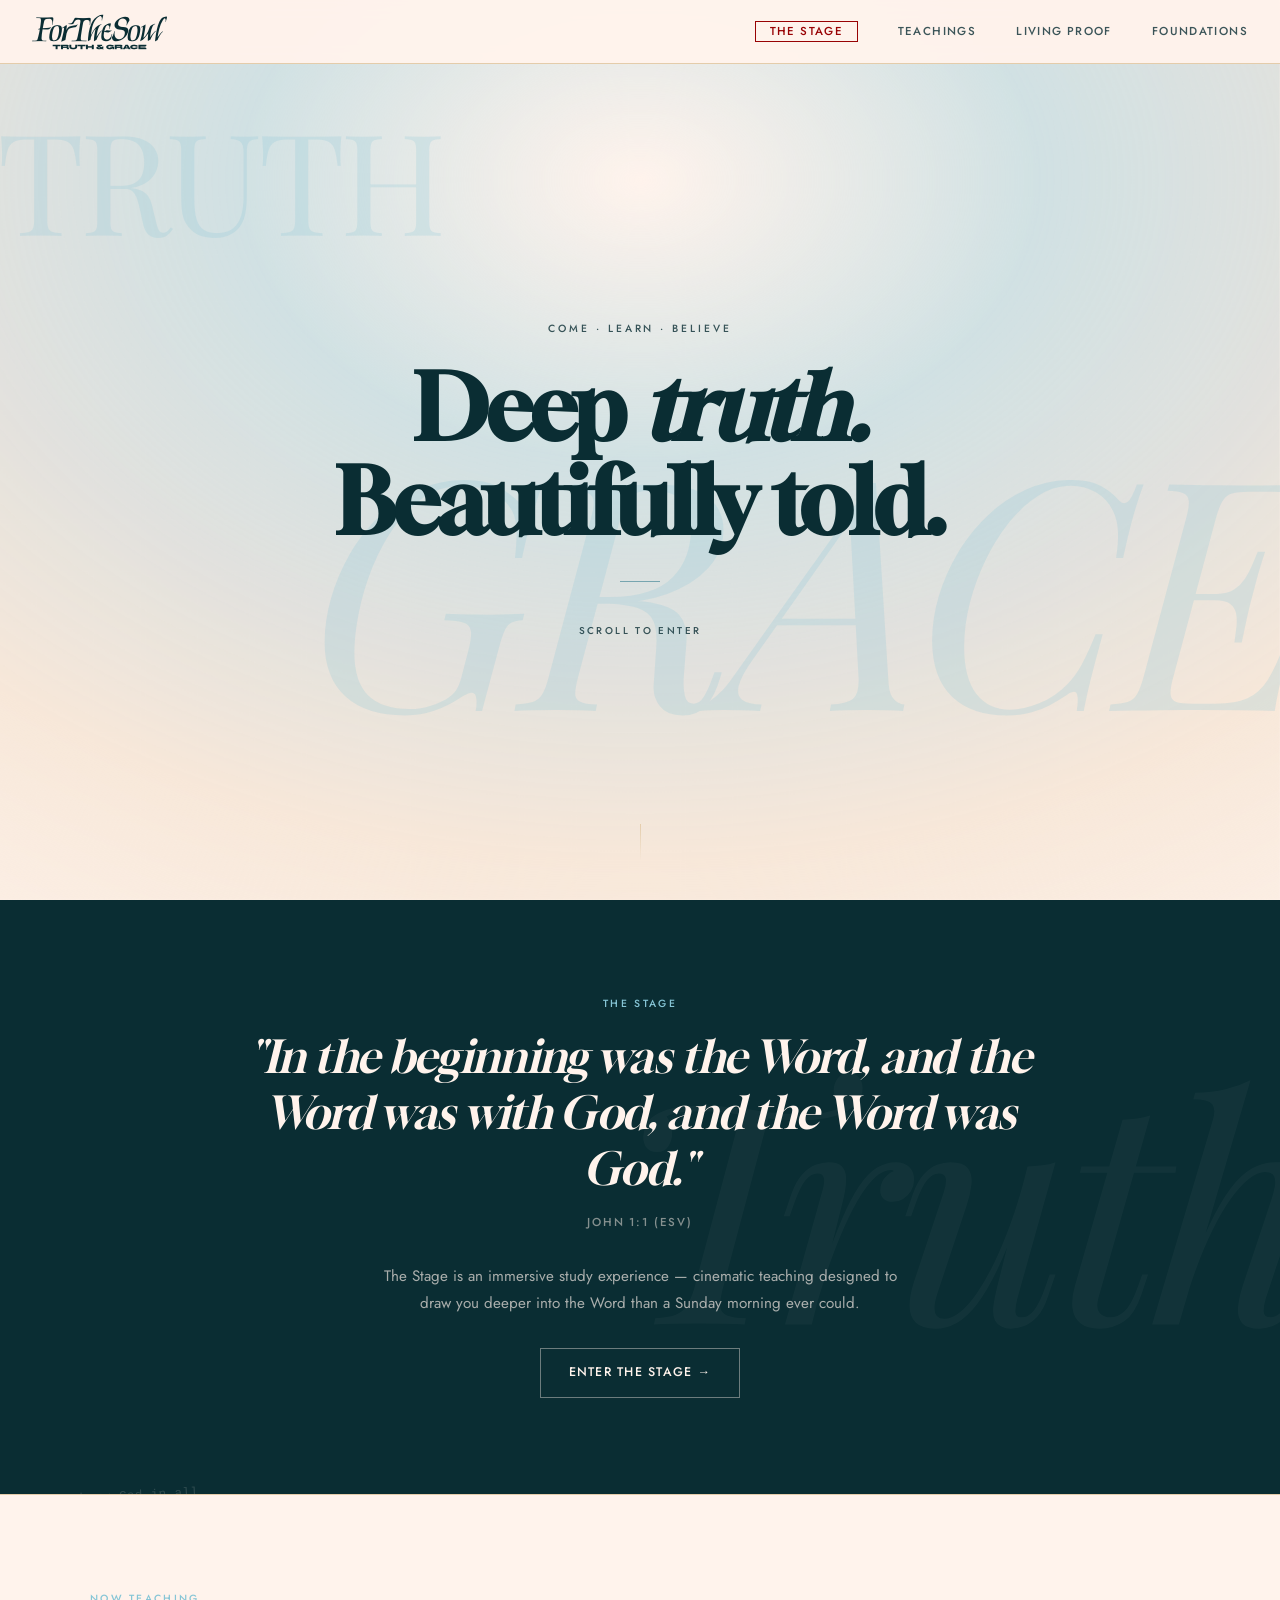
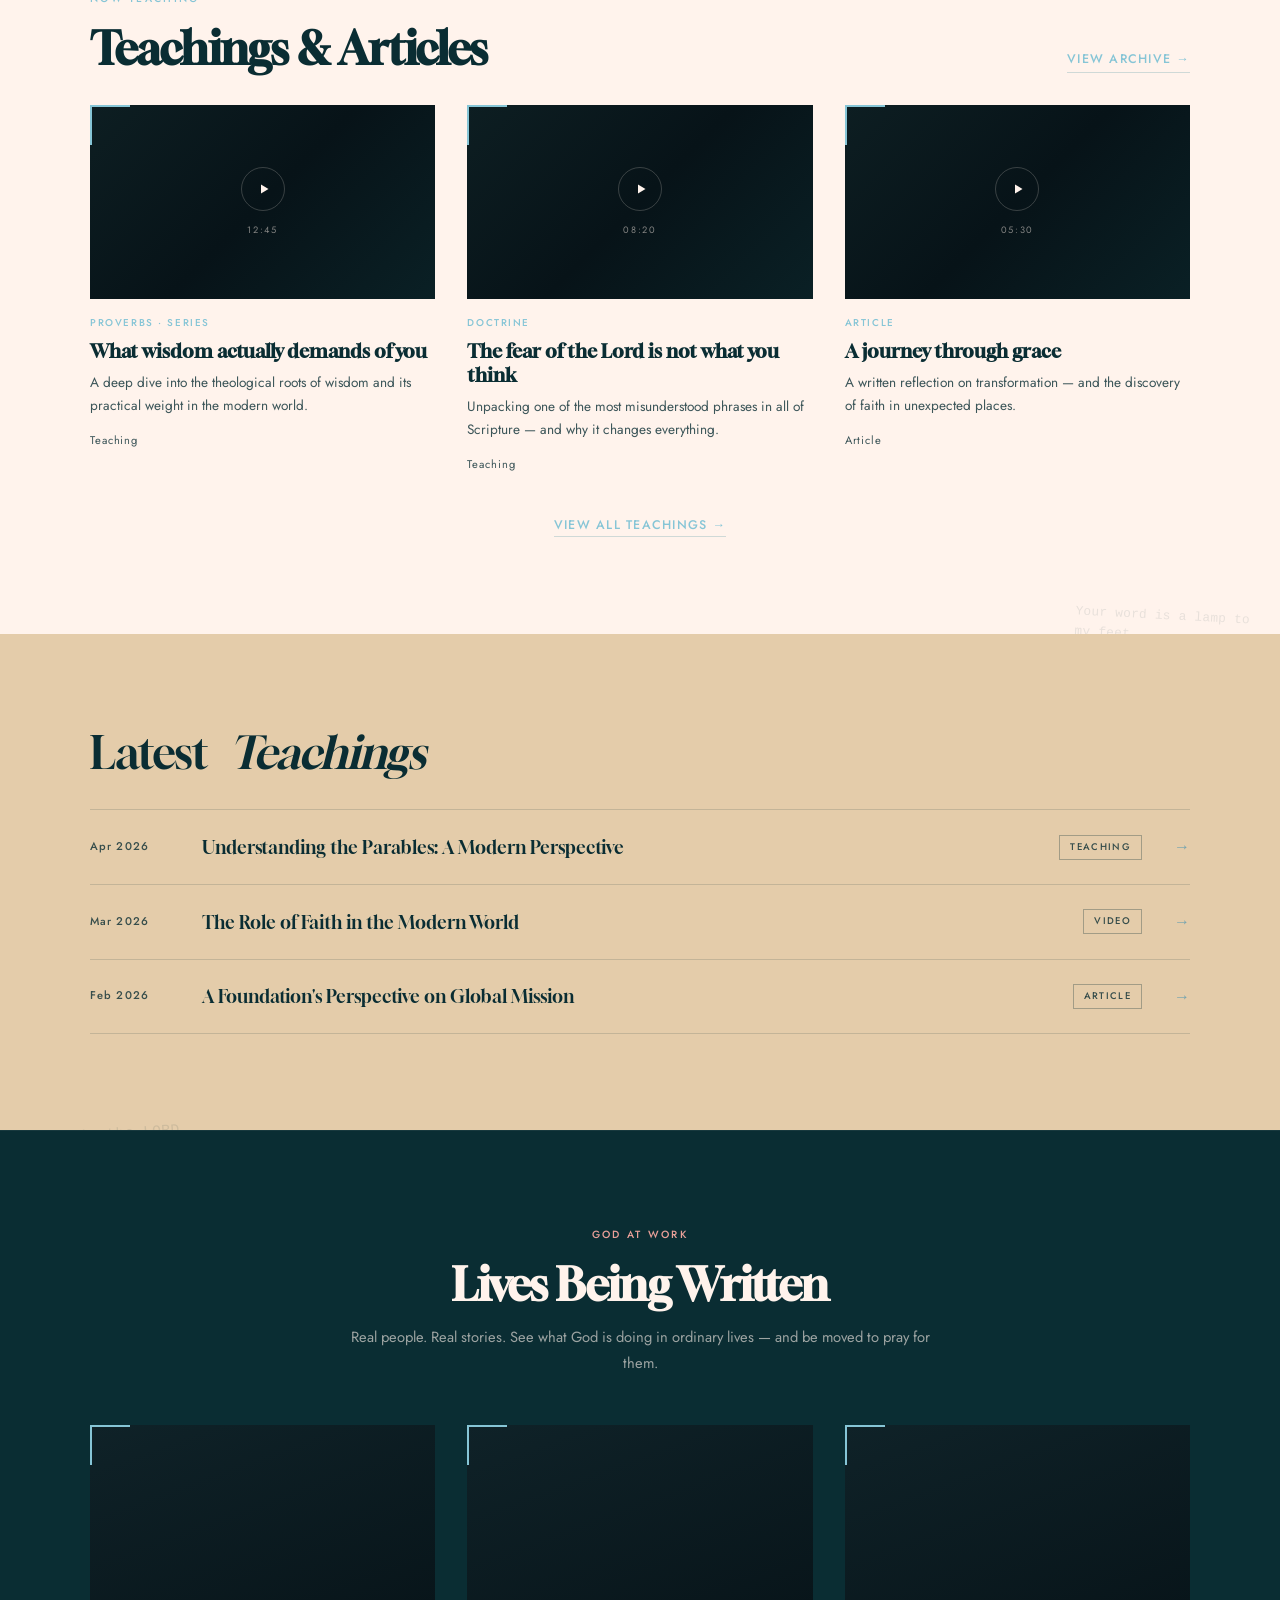
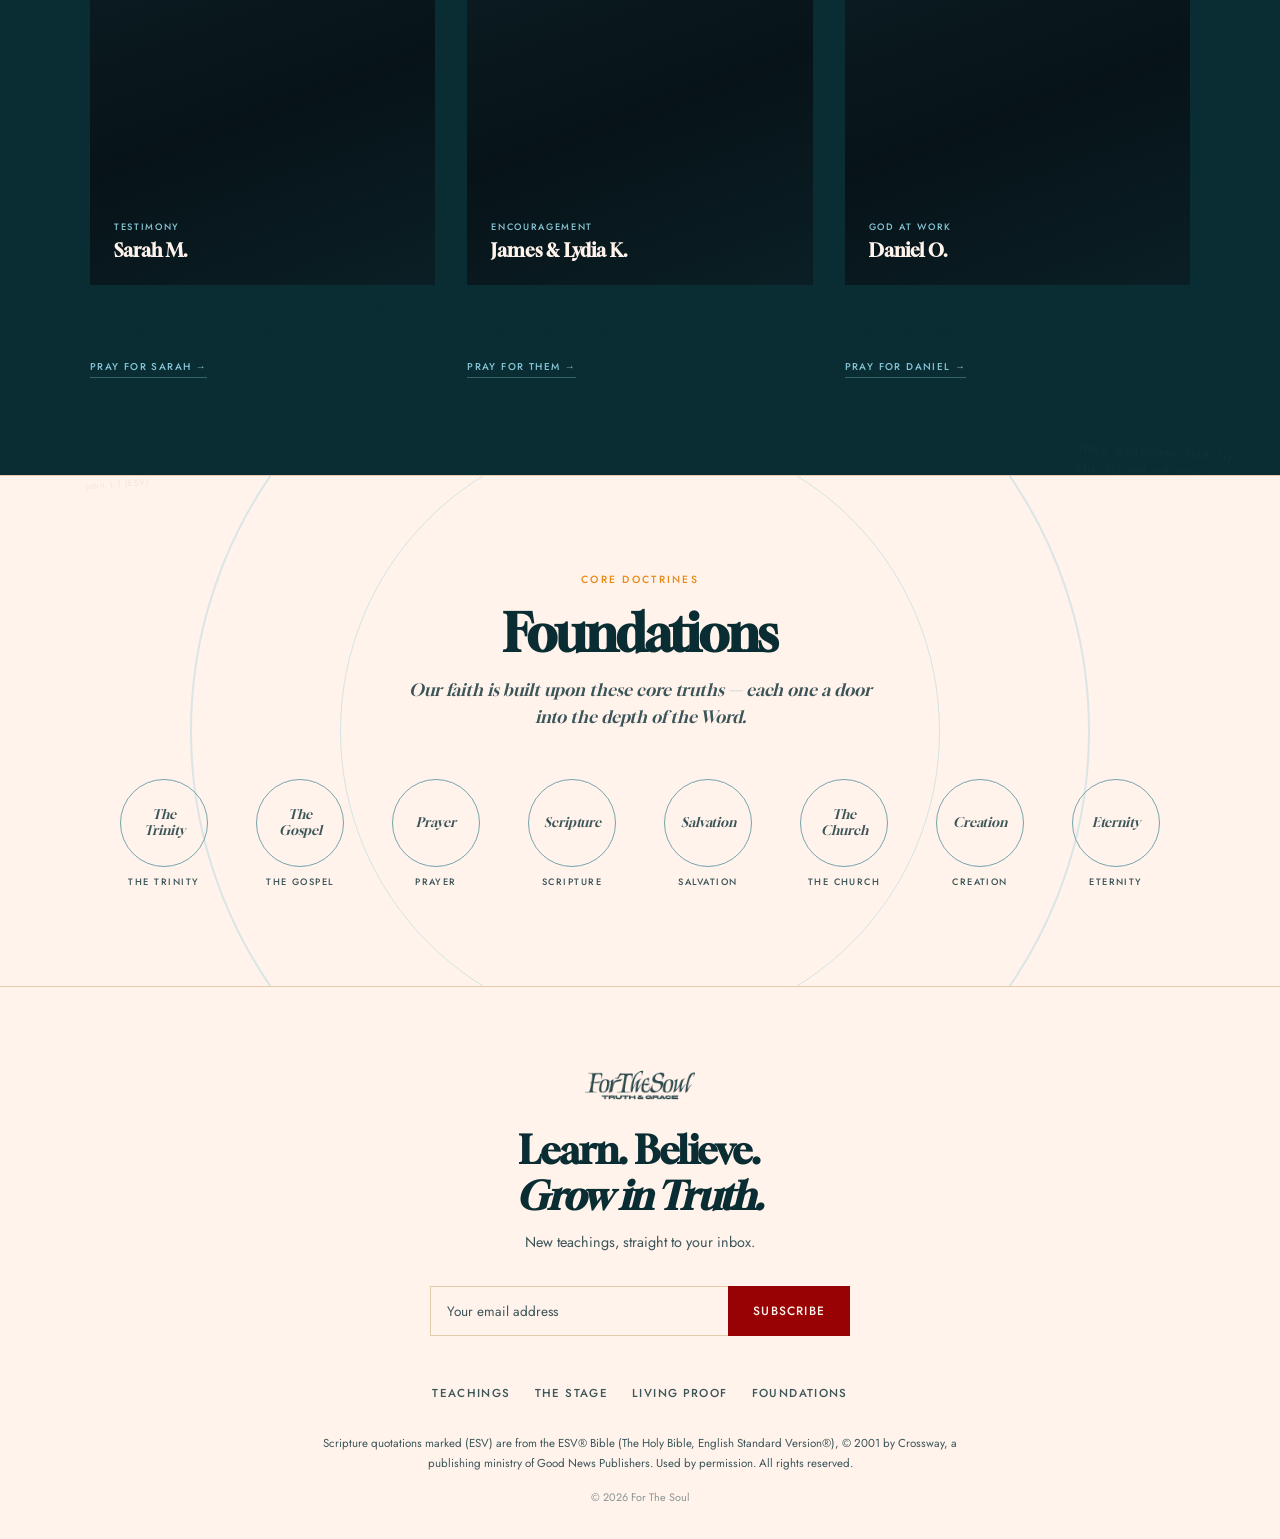
==== commit 79a156f0: "Add SEO infrastructure, Notion CMS pipeline, and efficiency pass - Add meta description, canonical, " ====
--- a/src/index.html
+++ b/src/index.html
@@ -3,7 +3,27 @@
 <head>
     <meta charset="UTF-8">
     <meta name="viewport" content="width=device-width, initial-scale=1.0">
-    <title>For The Soul</title>
+    <title>For The Soul — Deep truth. Beautifully told.</title>
+    <meta name="description" content="Deep truth. Beautifully told. Theological teachings, immersive experiences, and a path for new believers — a ministry by Henok Degefa.">
+    <link rel="canonical" href="https://forthesoul.ca/">
+    <meta property="og:type" content="website">
+    <meta property="og:title" content="For The Soul — Deep truth. Beautifully told.">
+    <meta property="og:description" content="Deep truth. Beautifully told. Theological teachings, immersive experiences, and a path for new believers — a ministry by Henok Degefa.">
+    <meta property="og:url" content="https://forthesoul.ca/">
+    <meta property="og:site_name" content="For The Soul">
+    <script type="application/ld+json">
+    {
+      "@context": "https://schema.org",
+      "@type": "WebSite",
+      "name": "For The Soul",
+      "url": "https://forthesoul.ca",
+      "description": "Deep truth. Beautifully told. A ministry teaching platform by Henok Degefa.",
+      "author": {
+        "@type": "Person",
+        "name": "Henok Degefa"
+      }
+    }
+    </script>
     <link rel="icon" type="image/svg+xml" href="favicon.svg">
     <link rel="preconnect" href="https://fonts.googleapis.com">
     <link rel="preconnect" href="https://fonts.gstatic.com" crossorigin>
@@ -1200,6 +1220,7 @@
                 <a href="#" class="link-cta">View Archive &rarr;</a>
             </div>
             <div class="teachings-grid animate-on-scroll">
+                <!-- TEACHINGS:START -->
                 <div class="teaching-card">
                     <div class="teaching-thumb">
                         <div class="play-hint">
@@ -1242,6 +1263,7 @@
                     <p class="teaching-desc">A written reflection on transformation — and the discovery of faith in unexpected places.</p>
                     <span class="teaching-meta">Article</span>
                 </div>
+                <!-- TEACHINGS:END -->
             </div>
             <div class="teachings-footer animate-on-scroll">
                 <a href="#" class="link-cta">View all teachings &rarr;</a>
